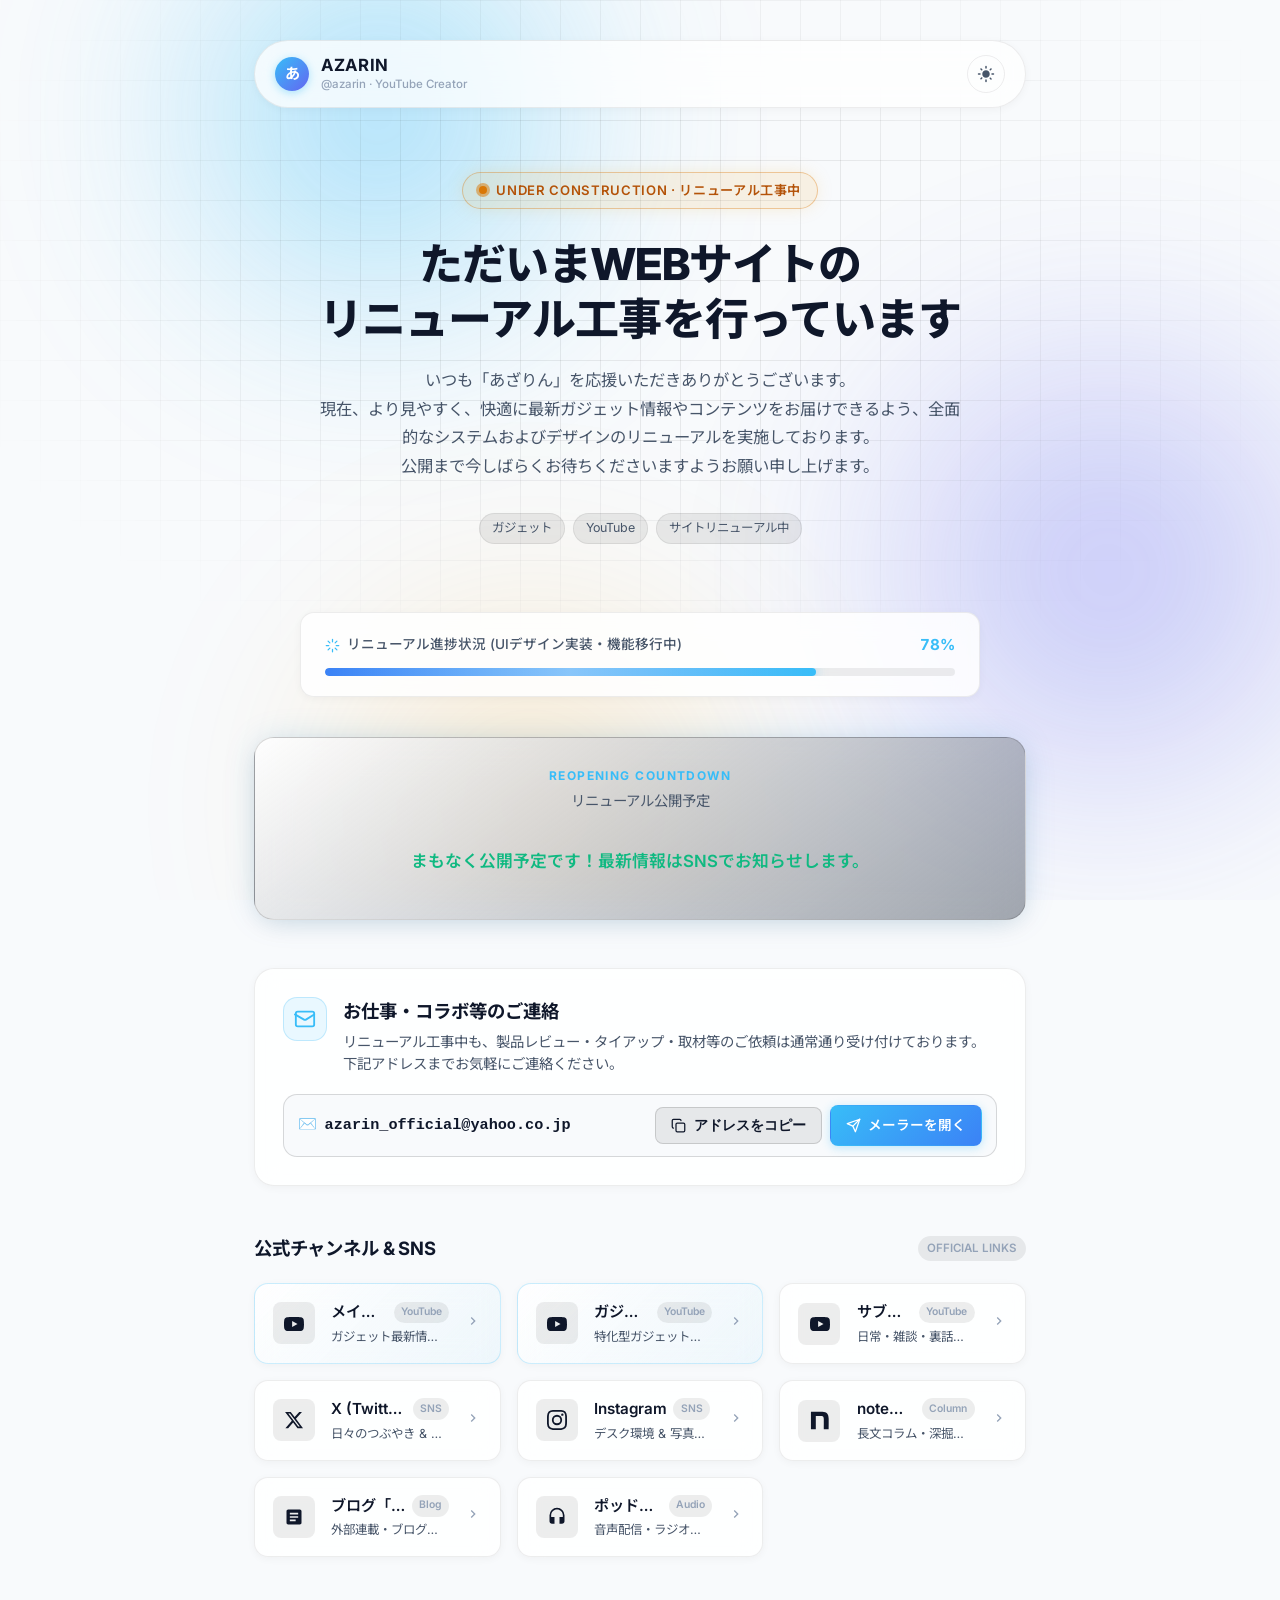
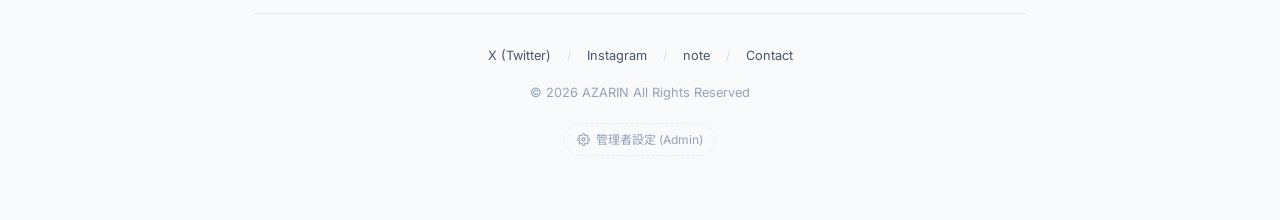
==== index.html @ b8206eb0 "Initial commit: azarin.me 工事案内サイト & 管理コンソール" ====
<!DOCTYPE html>
<html lang="ja" data-theme="dark">

<head>
  <!-- Google Tag Manager -->
  <script>(function (w, d, s, l, i) {
      w[l] = w[l] || []; w[l].push({
        'gtm.start':
          new Date().getTime(), event: 'gtm.js'
      }); var f = d.getElementsByTagName(s)[0],
        j = d.createElement(s), dl = l != 'dataLayer' ? '&l=' + l : ''; j.async = true; j.src =
          'https://www.googletagmanager.com/gtm.js?id=' + i + dl; f.parentNode.insertBefore(j, f);
    })(window, document, 'script', 'dataLayer', 'GTM-5SWCCXNL');</script>
  <!-- End Google Tag Manager -->

  <!-- テーマ事前適用（画面チラつき防止） -->
  <script>
    (function () {
      let savedTheme = 'dark';
      try {
        savedTheme = localStorage.getItem('theme') || (window.matchMedia('(prefers-color-scheme: light)').matches ? 'light' : 'dark');
      } catch (e) {
        console.warn('localStorageへのアクセスが制限されています。', e);
      }
      document.documentElement.setAttribute('data-theme', savedTheme);
    })();
  </script>

  <meta charset="UTF-8">
  <meta name="viewport" content="width=device-width, initial-scale=1.0, viewport-fit=cover">
  <title>あざりん | サイトリニューアル工事中</title>
  <meta name="description" content="あざりん - ガジェット系YouTuber。現在WEBサイトのリニューアル工事を行っています。各種SNS、YouTubeチャンネル、お仕事のお問い合わせはこちらから。">
  <meta name="robots" content="noindex, nofollow">

  <!-- Google Fonts -->
  <link rel="preconnect" href="https://fonts.googleapis.com">
  <link rel="preconnect" href="https://fonts.gstatic.com" crossorigin>
  <link
    href="https://fonts.googleapis.com/css2?family=Inter:opsz,wght@14..32,300;400;500;600;700;800&family=Noto+Sans+JP:wght@400;500;600;700;800&display=swap"
    rel="stylesheet">

  <!-- スタイルシート -->
  <link rel="stylesheet" href="style.css">
</head>

<body>
  <!-- Google Tag Manager (noscript) -->
  <noscript><iframe src="https://www.googletagmanager.com/ns.html?id=GTM-5SWCCXNL" height="0" width="0"
      style="display:none;visibility:hidden"></iframe></noscript>
  <!-- End Google Tag Manager (noscript) -->

  <!-- 背景アンビエントライティング & グリッド -->
  <div class="bg-ambient">
    <div class="ambient-blob blob-1"></div>
    <div class="ambient-blob blob-2"></div>
    <div class="ambient-blob blob-3"></div>
    <div class="bg-grid"></div>
  </div>

  <div class="container">

    <!-- ナビゲーションバー -->
    <header>
      <nav class="site-nav">
        <a href="index.html" class="nav-brand">
          <div class="brand-avatar" id="brand-avatar">あ</div>
          <div class="brand-info">
            <span class="brand-name" id="brand-name">AZARIN</span>
            <span class="brand-sub" id="brand-sub">@azarin · YouTube Creator</span>
          </div>
        </a>

        <div class="nav-actions">
          <!-- テーマ切り替えボタン -->
          <button type="button" id="theme-toggle-btn" class="theme-btn" aria-label="ダーク/ライトモード切り替え" title="テーマ切り替え">
            <svg class="sun-icon" viewBox="0 0 24 24">
              <path
                d="M12 7c-2.76 0-5 2.24-5 5s2.24 5 5 5 5-2.24 5-5-2.24-5-5-5zM2 13h2c.55 0 1-.45 1-1s-.45-1-1-1H2c-.55 0-1 .45-1 1s.45 1 1 1zm18 0h2c.55 0 1-.45 1-1s-.45-1-1-1h-2c-.55 0-1 .45-1 1s.45 1 1 1zM11 2v2c0 .55.45 1 1 1s1-.45 1-1V2c0-.55-.45-1-1-1s-1 .45-1 1zm0 18v2c0 .55.45 1 1 1s1-.45 1-1v-2c0-.55-.45-1-1-1s-1 .45-1 1zM5.99 4.58c-.39-.39-1.03-.39-1.41 0s-.39 1.03 0 1.41l1.06 1.06c.39.39 1.03.39 1.41 0s.39-1.03 0-1.41L5.99 4.58zm12.37 12.37c-.39-.39-1.03-.39-1.41 0s-.39 1.03 0 1.41l1.06 1.06c.39.39 1.03.39 1.41 0s.39-1.03 0-1.41l-1.06-1.06zm1.06-10.96c.39-.39.39-1.03 0-1.41s-1.03-.39-1.41 0l-1.06 1.06c-.39.39-.39 1.03 0 1.41s1.03.39 1.41 0l1.06-1.06zM7.05 18.01c.39-.39.39-1.03 0-1.41s-1.03-.39-1.41 0l-1.06 1.06c-.39.39-.39 1.03 0 1.41s1.03.39 1.41 0l1.06-1.06z" />
            </svg>
            <svg class="moon-icon" viewBox="0 0 24 24">
              <path
                d="M12.3 22h-.1c-5.5 0-10-4.5-10-10 0-4.8 3.5-8.9 8.2-9.8.6-.1 1.2.3 1.3.9.1.6-.3 1.2-.9 1.3-3.7.7-6.4 4-6.4 7.8 0 4.4 3.6 8 8 8 3.8 0 7.1-2.7 7.8-6.4.1-.6.7-1 1.3-.9.6.1 1 .7.9 1.3-.9 4.7-5 8.2-9.8 8.2z" />
            </svg>
          </button>
        </div>
      </nav>
    </header>

    <!-- ヒーローセクション（工事中告知） -->
    <main>
      <section class="hero-section">
        <!-- ステータスバッジ -->
        <div class="status-badge">
          <span class="status-indicator"></span>
          <span id="status-badge-text">UNDER CONSTRUCTION · リニューアル工事中</span>
        </div>

        <!-- メイン見出し -->
        <h1 class="hero-title" id="hero-title">
          ただいまWEBサイトの<br><span class="hero-title-highlight">リニューアル工事を行っています</span>
        </h1>

        <!-- 説明文 -->
        <p class="hero-description" id="hero-desc">
          いつも「あざりん」を応援いただきありがとうございます。<br>
          現在、より見やすく、快適に最新ガジェット情報をお届けできるよう、全面的なリニューアルを実施しております。<br>
          公開まで今しばらくお待ちいただけますようお願い申し上げます。
        </p>

        <!-- タグリスト -->
        <div class="tag-list" id="tag-list">
          <span class="tag-pill">ガジェット</span>
          <span class="tag-pill">YouTube</span>
          <span class="tag-pill">サイトリニューアル中</span>
        </div>
      </section>

      <!-- 進捗インジケーター -->
      <section class="progress-card" id="progress-card">
        <div class="progress-header">
          <span class="progress-label">
            <svg viewBox="0 0 24 24" fill="none" stroke-width="2" stroke-linecap="round" stroke-linejoin="round">
              <path d="M12 2v4M12 18v4M4.93 4.93l2.83 2.83M16.24 16.24l2.83 2.83M2 12h4M18 12h4M4.93 19.07l2.83-2.83M16.24 7.76l2.83-2.83"/>
            </svg>
            <span id="progress-label-text">リニューアル進捗状況 (UIデザイン実装・機能移行中)</span>
          </span>
          <span class="progress-number" id="progress-num">78%</span>
        </div>
        <div class="progress-track">
          <div class="progress-fill" id="progress-fill" style="width: 78%;"></div>
        </div>
      </section>

      <!-- カウントダウンタイマー -->
      <section class="countdown-card" id="countdown-card">
        <div class="countdown-top">
          <span class="countdown-label" id="countdown-label">REOPENING COUNTDOWN</span>
          <span class="countdown-sublabel" id="countdown-sublabel">リニューアル公開予定</span>
        </div>
        <div class="countdown-grid" id="countdown-grid">
          <div class="time-box">
            <span class="time-num" id="time-days">--</span>
            <span class="time-unit">DAYS</span>
          </div>
          <div class="time-box">
            <span class="time-num" id="time-hours">--</span>
            <span class="time-unit">HOURS</span>
          </div>
          <div class="time-box">
            <span class="time-num" id="time-minutes">--</span>
            <span class="time-unit">MINS</span>
          </div>
          <div class="time-box">
            <span class="time-num" id="time-seconds">--</span>
            <span class="time-unit">SECS</span>
          </div>
        </div>
        <div class="countdown-expired-msg" id="countdown-expired"></div>
      </section>

      <!-- お問い合わせ（ビジネス・連絡先） -->
      <section class="contact-card" id="contact-card">
        <div class="contact-header">
          <div class="contact-icon-bubble">
            <svg viewBox="0 0 24 24" fill="none" stroke="currentColor" stroke-width="2" stroke-linecap="round" stroke-linejoin="round">
              <rect x="2" y="4" width="20" height="16" rx="2"></rect>
              <path d="m22 7-8.97 5.7a1.94 1.94 0 0 1-2.06 0L1 7"></path>
            </svg>
          </div>
          <div class="contact-text-wrap">
            <h3 id="contact-title">お仕事・コラボ等のご連絡</h3>
            <p id="contact-desc">リニューアル工事中も、製品レビュー・タイアップ・取材等のご依頼は通常通り受け付けております。下記アドレスまでお気軽にご連絡ください。</p>
          </div>
        </div>

        <div class="contact-action-box">
          <div class="contact-email-text">
            <span>✉️</span>
            <span id="contact-email">azarin_official@yahoo.co.jp</span>
          </div>
          <div class="contact-btn-group">
            <button type="button" class="btn btn-secondary" id="copy-email-btn" title="メールアドレスをコピー">
              <svg viewBox="0 0 24 24" fill="none" stroke="currentColor" stroke-width="2" stroke-linecap="round" stroke-linejoin="round">
                <rect width="14" height="14" x="8" y="8" rx="2" ry="2"/>
                <path d="M4 16c-1.1 0-2-.9-2-2V4c0-1.1.9-2 2-2h10c1.1 0 2 .9 2 2"/>
              </svg>
              アドレスをコピー
            </button>
            <a href="mailto:azarin_official@yahoo.co.jp" class="btn btn-primary" id="contact-email-btn">
              <svg viewBox="0 0 24 24" fill="none" stroke="currentColor" stroke-width="2" stroke-linecap="round" stroke-linejoin="round">
                <line x1="22" y1="2" x2="11" y2="13"></line>
                <polygon points="22 2 15 22 11 13 2 9 22 2"></polygon>
              </svg>
              メーラーを開く
            </a>
          </div>
        </div>
      </section>

      <!-- 各種公式リンク集 -->
      <section class="links-section">
        <div class="section-head">
          <h2 class="section-title">
            公式チャンネル & SNS
          </h2>
          <span class="section-badge">OFFICIAL LINKS</span>
        </div>

        <div class="links-grid" id="links-grid">
          <!-- script.js で動的に生成 -->
        </div>
      </section>
    </main>

    <!-- フッター -->
    <footer class="site-footer">
      <div class="footer-nav">
        <a href="https://x.com/azarin_official" target="_blank" rel="noopener noreferrer" class="footer-link">X (Twitter)</a>
        <span class="footer-divider">/</span>
        <a href="https://Instagram.com/@azarin_official" target="_blank" rel="noopener noreferrer" class="footer-link">Instagram</a>
        <span class="footer-divider">/</span>
        <a href="https://note.com/azukiba10051127" target="_blank" rel="noopener noreferrer" class="footer-link">note</a>
        <span class="footer-divider">/</span>
        <a href="mailto:azarin_official@yahoo.co.jp" class="footer-link">Contact</a>
      </div>
      <p class="footer-copy">© 2026 AZARIN All Rights Reserved</p>

      <!-- 管理画面への控えめなリンク -->
      <div style="margin-top: 1.25rem;">
        <a href="admin.html" class="admin-access-btn" title="管理者用設定パネル">
          <svg viewBox="0 0 24 24" fill="none" stroke="currentColor" stroke-width="2" stroke-linecap="round" stroke-linejoin="round">
            <circle cx="12" cy="12" r="3"></circle>
            <path d="M19.4 15a1.65 1.65 0 0 0 .33 1.82l.06.06a2 2 0 0 1 0 2.83 2 2 0 0 1-2.83 0l-.06-.06a1.65 1.65 0 0 0-1.82-.33 1.65 1.65 0 0 0-1 1.51V21a2 2 0 0 1-2 2 2 2 0 0 1-2-2v-.09A1.65 1.65 0 0 0 9 19.4a1.65 1.65 0 0 0-1.82.33l-.06.06a2 2 0 0 1-2.83 0 2 2 0 0 1 0-2.83l.06-.06a1.65 1.65 0 0 0 .33-1.82 1.65 1.65 0 0 0-1.51-1H3a2 2 0 0 1-2-2 2 2 0 0 1 2-2h.09A1.65 1.65 0 0 0 4.6 9a1.65 1.65 0 0 0-.33-1.82l-.06-.06a2 2 0 0 1 0-2.83 2 2 0 0 1 2.83 0l.06.06a1.65 1.65 0 0 0 1.82.33H9a1.65 1.65 0 0 0 1-1.51V3a2 2 0 0 1 2-2 2 2 0 0 1 2 2v.09a1.65 1.65 0 0 0 1 1.51 1.65 1.65 0 0 0 1.82-.33l.06-.06a2 2 0 0 1 2.83 0 2 2 0 0 1 0 2.83l-.06.06a1.65 1.65 0 0 0-.33 1.82V9a1.65 1.65 0 0 0 1.51 1H21a2 2 0 0 1 2 2 2 2 0 0 1-2 2h-.09a1.65 1.65 0 0 0-1.51 1z"></path>
          </svg>
          管理者設定 (Admin)
        </a>
      </div>
    </footer>

  </div>

  <!-- コピー完了トースト -->
  <div class="toast-msg" id="toast-msg" role="status" aria-live="polite">
    <svg viewBox="0 0 24 24" fill="none" stroke="currentColor" stroke-width="2.5" stroke-linecap="round" stroke-linejoin="round">
      <polyline points="20 6 9 17 4 12"></polyline>
    </svg>
    <span>メールアドレスをクリップボードにコピーしました</span>
  </div>

  <!-- 設定 ＆ スクリプト読み込み -->
  <script src="config.js"></script>
  <script src="script.js"></script>
</body>

</html>
---- style.css ----
/* ========================================================
   AZARIN.ME - UNDER CONSTRUCTION DESIGN SYSTEM
   Modern Tech Minimalist with Glassmorphism & Fluid Animations
   ======================================================== */

:root {
  /* Dark Theme (Default) */
  --bg-primary: #0a0c10;
  --bg-secondary: #12161f;
  --bg-card: rgba(22, 27, 38, 0.65);
  --bg-card-hover: rgba(30, 38, 54, 0.85);
  --bg-glass: rgba(18, 22, 31, 0.7);
  
  --border-subtle: rgba(255, 255, 255, 0.08);
  --border-strong: rgba(255, 255, 255, 0.16);
  --border-accent: rgba(56, 189, 248, 0.35);
  
  --text-primary: #f8fafc;
  --text-secondary: #94a3b8;
  --text-tertiary: #64748b;
  --text-inverse: #0f172a;

  --accent-cyan: #38bdf8;
  --accent-blue: #3b82f6;
  --accent-indigo: #6366f1;
  --accent-amber: #f59e0b;
  --accent-emerald: #10b981;
  --accent-rose: #f43f5e;

  --badge-bg: rgba(245, 158, 11, 0.12);
  --badge-border: rgba(245, 158, 11, 0.3);
  --badge-text: #fbbf24;
  --badge-pulse: #f59e0b;

  --glow-primary: rgba(56, 189, 248, 0.15);
  --glow-secondary: rgba(99, 102, 241, 0.12);

  --shadow-sm: 0 2px 8px rgba(0, 0, 0, 0.25);
  --shadow-md: 0 8px 24px -4px rgba(0, 0, 0, 0.4);
  --shadow-lg: 0 20px 40px -8px rgba(0, 0, 0, 0.6);
  --shadow-glow: 0 0 40px -10px rgba(56, 189, 248, 0.25);

  --radius-sm: 8px;
  --radius-md: 14px;
  --radius-lg: 20px;
  --radius-full: 9999px;

  --font-sans: 'Inter', 'Noto Sans JP', -apple-system, BlinkMacSystemFont, 'Segoe UI', Roboto, sans-serif;
  --transition-smooth: all 0.28s cubic-bezier(0.16, 1, 0.3, 1);
}

[data-theme="light"] {
  --bg-primary: #f8fafc;
  --bg-secondary: #f1f5f9;
  --bg-card: rgba(255, 255, 255, 0.85);
  --bg-card-hover: rgba(255, 255, 255, 0.98);
  --bg-glass: rgba(255, 255, 255, 0.75);

  --border-subtle: rgba(0, 0, 0, 0.07);
  --border-strong: rgba(0, 0, 0, 0.14);
  --border-accent: rgba(2, 132, 199, 0.4);

  --text-primary: #0f172a;
  --text-secondary: #475569;
  --text-tertiary: #94a3b8;
  --text-inverse: #ffffff;

  --badge-bg: rgba(245, 158, 11, 0.1);
  --badge-border: rgba(217, 119, 6, 0.35);
  --badge-text: #b45309;
  --badge-pulse: #d97706;

  --glow-primary: rgba(2, 132, 199, 0.1);
  --glow-secondary: rgba(99, 102, 241, 0.08);

  --shadow-sm: 0 2px 8px rgba(0, 0, 0, 0.04);
  --shadow-md: 0 8px 24px -4px rgba(0, 0, 0, 0.08);
  --shadow-lg: 0 20px 40px -8px rgba(0, 0, 0, 0.12);
  --shadow-glow: 0 0 35px -5px rgba(2, 132, 199, 0.2);
}

/* ========================================================
   Base & Reset
   ======================================================== */
*, *::before, *::after {
  box-sizing: border-box;
  margin: 0;
  padding: 0;
}

html {
  font-size: 16px;
  scroll-behavior: smooth;
  color-scheme: dark light;
}

body {
  font-family: var(--font-sans);
  background-color: var(--bg-primary);
  color: var(--text-primary);
  line-height: 1.6;
  min-height: 100vh;
  position: relative;
  overflow-x: hidden;
  transition: background-color 0.3s ease, color 0.3s ease;
  -webkit-font-smoothing: antialiased;
}

/* Ambient Background Lights & Grid */
.bg-ambient {
  position: fixed;
  top: 0;
  left: 0;
  width: 100%;
  height: 100%;
  pointer-events: none;
  z-index: 0;
  overflow: hidden;
}

.ambient-blob {
  position: absolute;
  border-radius: 50%;
  filter: blur(100px);
  opacity: 0.6;
  transition: opacity 0.5s ease;
}

.blob-1 {
  top: -15%;
  left: 10%;
  width: 500px;
  height: 500px;
  background: radial-gradient(circle, var(--accent-cyan) 0%, rgba(56, 189, 248, 0) 70%);
}

.blob-2 {
  top: 30%;
  right: -10%;
  width: 600px;
  height: 600px;
  background: radial-gradient(circle, var(--accent-indigo) 0%, rgba(99, 102, 241, 0) 70%);
  opacity: 0.45;
}

.blob-3 {
  bottom: -20%;
  left: 20%;
  width: 550px;
  height: 550px;
  background: radial-gradient(circle, var(--accent-amber) 0%, rgba(245, 158, 11, 0) 70%);
  opacity: 0.25;
}

.bg-grid {
  position: absolute;
  top: 0;
  left: 0;
  width: 100%;
  height: 100%;
  background-size: 40px 40px;
  background-image: 
    linear-gradient(to right, var(--border-subtle) 1px, transparent 1px),
    linear-gradient(to bottom, var(--border-subtle) 1px, transparent 1px);
  mask-image: radial-gradient(ellipse 70% 60% at 50% 30%, #000 30%, transparent 80%);
  -webkit-mask-image: radial-gradient(ellipse 70% 60% at 50% 30%, #000 30%, transparent 80%);
}

/* Container */
.container {
  max-width: 820px;
  margin: 0 auto;
  padding: 2.5rem 1.5rem 4rem;
  position: relative;
  z-index: 1;
}

/* ========================================================
   Header / Navigation Bar
   ======================================================== */
.site-nav {
  display: flex;
  align-items: center;
  justify-content: space-between;
  padding: 0.85rem 1.25rem;
  background: var(--bg-glass);
  backdrop-filter: blur(16px);
  -webkit-backdrop-filter: blur(16px);
  border: 1px solid var(--border-subtle);
  border-radius: var(--radius-full);
  margin-bottom: 2.5rem;
  box-shadow: var(--shadow-sm);
}

.nav-brand {
  display: flex;
  align-items: center;
  gap: 0.75rem;
  text-decoration: none;
  color: var(--text-primary);
}

.brand-avatar {
  width: 34px;
  height: 34px;
  border-radius: 50%;
  background: linear-gradient(135deg, var(--accent-cyan), var(--accent-indigo));
  color: #fff;
  display: flex;
  align-items: center;
  justify-content: center;
  font-weight: 700;
  font-size: 0.95rem;
  box-shadow: 0 2px 8px rgba(56, 189, 248, 0.4);
}

.brand-info {
  display: flex;
  flex-direction: column;
}

.brand-name {
  font-size: 1.05rem;
  font-weight: 700;
  letter-spacing: 0.04em;
  line-height: 1.2;
}

.brand-sub {
  font-size: 0.72rem;
  color: var(--text-tertiary);
  font-weight: 500;
}

.nav-actions {
  display: flex;
  align-items: center;
  gap: 0.6rem;
}

.theme-btn, .admin-link-nav {
  display: flex;
  align-items: center;
  justify-content: center;
  width: 38px;
  height: 38px;
  border-radius: 50%;
  background: transparent;
  border: 1px solid var(--border-subtle);
  color: var(--text-secondary);
  cursor: pointer;
  transition: var(--transition-smooth);
}

.theme-btn:hover, .admin-link-nav:hover {
  background: var(--border-subtle);
  color: var(--text-primary);
  border-color: var(--border-strong);
}

.theme-btn svg, .admin-link-nav svg {
  width: 18px;
  height: 18px;
  fill: currentColor;
}

.sun-icon { display: none; }
.moon-icon { display: block; }
[data-theme="light"] .sun-icon { display: block; }
[data-theme="light"] .moon-icon { display: none; }

/* ========================================================
   Hero Section
   ======================================================== */
.hero-section {
  text-align: center;
  padding: 1.5rem 0 2rem;
}

/* Status Badge */
.status-badge {
  display: inline-flex;
  align-items: center;
  gap: 0.6rem;
  padding: 0.45rem 1rem;
  border-radius: var(--radius-full);
  background: var(--badge-bg);
  border: 1px solid var(--badge-border);
  color: var(--badge-text);
  font-size: 0.82rem;
  font-weight: 600;
  letter-spacing: 0.05em;
  text-transform: uppercase;
  margin-bottom: 1.75rem;
  box-shadow: 0 0 20px -5px rgba(245, 158, 11, 0.25);
}

.status-indicator {
  width: 8px;
  height: 8px;
  border-radius: 50%;
  background: var(--badge-pulse);
  position: relative;
}

.status-indicator::after {
  content: '';
  position: absolute;
  top: -3px;
  left: -3px;
  width: 14px;
  height: 14px;
  border-radius: 50%;
  background: var(--badge-pulse);
  opacity: 0.5;
  animation: pulse-ring 1.8s cubic-bezier(0.24, 0, 0.38, 1) infinite;
}

@keyframes pulse-ring {
  0% { transform: scale(0.5); opacity: 0.8; }
  100% { transform: scale(2.2); opacity: 0; }
}

/* Hero Typography */
.hero-title {
  font-size: clamp(1.85rem, 5vw, 2.75rem);
  font-weight: 800;
  line-height: 1.25;
  letter-spacing: -0.02em;
  margin-bottom: 1.2rem;
  color: var(--text-primary);
  white-space: pre-line;
}

.hero-title-highlight {
  background: linear-gradient(135deg, var(--text-primary) 30%, var(--accent-cyan) 100%);
  -webkit-background-clip: text;
  -webkit-text-fill-color: transparent;
}

.hero-description {
  font-size: 1.02rem;
  color: var(--text-secondary);
  max-width: 640px;
  margin: 0 auto 2rem;
  line-height: 1.75;
  white-space: pre-line;
}

.tag-list {
  display: flex;
  justify-content: center;
  flex-wrap: wrap;
  gap: 0.5rem;
  margin-bottom: 2.25rem;
}

.tag-pill {
  font-size: 0.78rem;
  padding: 0.3rem 0.75rem;
  border-radius: var(--radius-full);
  background: var(--border-subtle);
  color: var(--text-secondary);
  border: 1px solid var(--border-subtle);
}

/* ========================================================
   Progress Bar Box
   ======================================================== */
.progress-card {
  background: var(--bg-card);
  backdrop-filter: blur(12px);
  -webkit-backdrop-filter: blur(12px);
  border: 1px solid var(--border-subtle);
  border-radius: var(--radius-md);
  padding: 1.25rem 1.5rem;
  margin: 0 auto 2.5rem;
  max-width: 680px;
  box-shadow: var(--shadow-sm);
  text-align: left;
}

.progress-header {
  display: flex;
  justify-content: space-between;
  align-items: center;
  margin-bottom: 0.65rem;
  font-size: 0.85rem;
}

.progress-label {
  font-weight: 500;
  color: var(--text-secondary);
  display: flex;
  align-items: center;
  gap: 0.45rem;
}

.progress-label svg {
  width: 15px;
  height: 15px;
  stroke: var(--accent-cyan);
}

.progress-number {
  font-weight: 700;
  color: var(--accent-cyan);
  font-variant-numeric: tabular-nums;
  font-size: 0.95rem;
}

.progress-track {
  width: 100%;
  height: 8px;
  background: var(--border-subtle);
  border-radius: var(--radius-full);
  overflow: hidden;
  position: relative;
}

.progress-fill {
  height: 100%;
  border-radius: var(--radius-full);
  background: linear-gradient(90deg, var(--accent-blue), var(--accent-cyan));
  position: relative;
  transition: width 1s cubic-bezier(0.16, 1, 0.3, 1);
  box-shadow: 0 0 12px rgba(56, 189, 248, 0.6);
}

.progress-fill::after {
  content: '';
  position: absolute;
  top: 0;
  left: 0;
  right: 0;
  bottom: 0;
  background: linear-gradient(90deg, transparent, rgba(255, 255, 255, 0.4), transparent);
  animation: progress-shimmer 2s infinite;
}

@keyframes progress-shimmer {
  0% { transform: translateX(-100%); }
  100% { transform: translateX(100%); }
}

/* ========================================================
   Countdown Timer Section
   ======================================================== */
.countdown-card {
  background: linear-gradient(145deg, var(--bg-card), rgba(30, 41, 59, 0.4));
  backdrop-filter: blur(16px);
  -webkit-backdrop-filter: blur(16px);
  border: 1px solid var(--border-strong);
  border-radius: var(--radius-lg);
  padding: 1.75rem 1.5rem;
  margin-bottom: 3rem;
  box-shadow: var(--shadow-md), var(--shadow-glow);
  text-align: center;
}

.countdown-top {
  display: flex;
  flex-direction: column;
  align-items: center;
  gap: 0.25rem;
  margin-bottom: 1.25rem;
}

.countdown-label {
  font-size: 0.75rem;
  font-weight: 700;
  letter-spacing: 0.12em;
  color: var(--accent-cyan);
  text-transform: uppercase;
}

.countdown-sublabel {
  font-size: 0.9rem;
  color: var(--text-secondary);
}

.countdown-grid {
  display: grid;
  grid-template-columns: repeat(4, 1fr);
  gap: 0.75rem;
  max-width: 480px;
  margin: 0 auto;
}

.time-box {
  background: var(--bg-primary);
  border: 1px solid var(--border-subtle);
  border-radius: var(--radius-md);
  padding: 0.85rem 0.5rem;
  display: flex;
  flex-direction: column;
  align-items: center;
  transition: var(--transition-smooth);
}

.time-box:hover {
  border-color: var(--border-accent);
  transform: translateY(-2px);
}

.time-num {
  font-size: clamp(1.5rem, 3.5vw, 2.1rem);
  font-weight: 800;
  color: var(--text-primary);
  line-height: 1.1;
  font-variant-numeric: tabular-nums;
  letter-spacing: -0.02em;
}

.time-unit {
  font-size: 0.68rem;
  font-weight: 600;
  color: var(--text-tertiary);
  text-transform: uppercase;
  letter-spacing: 0.06em;
  margin-top: 0.25rem;
}

.countdown-expired-msg {
  display: none;
  font-size: 1.05rem;
  font-weight: 600;
  color: var(--accent-emerald);
  padding: 1rem 0;
}

/* ========================================================
   Contact & Business Inquiries Card
   ======================================================== */
.contact-card {
  background: var(--bg-card);
  backdrop-filter: blur(12px);
  -webkit-backdrop-filter: blur(12px);
  border: 1px solid var(--border-subtle);
  border-radius: var(--radius-lg);
  padding: 1.75rem;
  margin-bottom: 3rem;
  box-shadow: var(--shadow-sm);
  display: flex;
  flex-direction: column;
  gap: 1.25rem;
}

.contact-header {
  display: flex;
  align-items: flex-start;
  gap: 1rem;
}

.contact-icon-bubble {
  width: 44px;
  height: 44px;
  border-radius: var(--radius-md);
  background: rgba(56, 189, 248, 0.1);
  border: 1px solid rgba(56, 189, 248, 0.25);
  color: var(--accent-cyan);
  display: flex;
  align-items: center;
  justify-content: center;
  flex-shrink: 0;
}

.contact-icon-bubble svg {
  width: 22px;
  height: 22px;
}

.contact-text-wrap h3 {
  font-size: 1.15rem;
  font-weight: 700;
  margin-bottom: 0.3rem;
}

.contact-text-wrap p {
  font-size: 0.9rem;
  color: var(--text-secondary);
  line-height: 1.5;
}

.contact-action-box {
  display: flex;
  align-items: center;
  justify-content: space-between;
  background: var(--bg-primary);
  border: 1px solid var(--border-strong);
  border-radius: var(--radius-md);
  padding: 0.6rem 0.85rem;
  gap: 0.75rem;
  flex-wrap: wrap;
}

.contact-email-text {
  font-family: ui-monospace, SFMono-Regular, Menlo, Monaco, Consolas, monospace;
  font-size: 0.95rem;
  color: var(--text-primary);
  font-weight: 600;
  word-break: break-all;
  display: flex;
  align-items: center;
  gap: 0.5rem;
}

.contact-btn-group {
  display: flex;
  align-items: center;
  gap: 0.5rem;
}

.btn {
  display: inline-flex;
  align-items: center;
  justify-content: center;
  gap: 0.45rem;
  font-size: 0.85rem;
  font-weight: 600;
  padding: 0.55rem 0.95rem;
  border-radius: var(--radius-sm);
  text-decoration: none;
  cursor: pointer;
  transition: var(--transition-smooth);
  border: 1px solid transparent;
}

.btn-primary {
  background: linear-gradient(135deg, var(--accent-cyan), var(--accent-blue));
  color: #fff;
  box-shadow: 0 2px 10px rgba(56, 189, 248, 0.3);
}

.btn-primary:hover {
  filter: brightness(1.1);
  transform: translateY(-1px);
  box-shadow: 0 4px 14px rgba(56, 189, 248, 0.45);
}

.btn-secondary {
  background: var(--border-subtle);
  color: var(--text-primary);
  border-color: var(--border-strong);
}

.btn-secondary:hover {
  background: var(--border-strong);
  transform: translateY(-1px);
}

.btn svg {
  width: 15px;
  height: 15px;
}

/* ========================================================
   Links & Channel Grid
   ======================================================== */
.links-section {
  margin-bottom: 3.5rem;
}

.section-head {
  display: flex;
  align-items: center;
  justify-content: space-between;
  margin-bottom: 1.25rem;
}

.section-title {
  font-size: 1.15rem;
  font-weight: 700;
  letter-spacing: -0.01em;
  color: var(--text-primary);
  display: flex;
  align-items: center;
  gap: 0.5rem;
}

.section-badge {
  font-size: 0.72rem;
  font-weight: 600;
  padding: 0.2rem 0.6rem;
  border-radius: var(--radius-full);
  background: var(--border-subtle);
  color: var(--text-tertiary);
}

.links-grid {
  display: grid;
  grid-template-columns: repeat(auto-fill, minmax(240px, 1fr));
  gap: 1rem;
}

.link-card {
  position: relative;
  display: flex;
  align-items: center;
  gap: 1rem;
  padding: 1rem 1.15rem;
  background: var(--bg-card);
  backdrop-filter: blur(12px);
  -webkit-backdrop-filter: blur(12px);
  border: 1px solid var(--border-subtle);
  border-radius: var(--radius-md);
  text-decoration: none;
  color: var(--text-primary);
  transition: var(--transition-smooth);
  box-shadow: var(--shadow-sm);
  overflow: hidden;
}

.link-card::before {
  content: '';
  position: absolute;
  top: 0;
  left: 0;
  width: 3px;
  height: 100%;
  background: transparent;
  transition: var(--transition-smooth);
}

.link-card:hover {
  background: var(--bg-card-hover);
  border-color: var(--border-accent);
  transform: translateY(-3px);
  box-shadow: var(--shadow-md);
}

.link-card:hover::before {
  background: var(--accent-cyan);
}

.link-card.featured {
  border-color: rgba(56, 189, 248, 0.25);
  background: linear-gradient(135deg, var(--bg-card), rgba(56, 189, 248, 0.05));
}

.link-icon-wrap {
  width: 42px;
  height: 42px;
  border-radius: var(--radius-sm);
  background: var(--border-subtle);
  display: flex;
  align-items: center;
  justify-content: center;
  flex-shrink: 0;
  color: var(--text-primary);
  transition: var(--transition-smooth);
}

.link-card:hover .link-icon-wrap {
  background: rgba(56, 189, 248, 0.15);
  color: var(--accent-cyan);
}

.link-icon-wrap svg {
  width: 20px;
  height: 20px;
  fill: currentColor;
}

.link-details {
  flex: 1;
  min-width: 0;
}

.link-title-row {
  display: flex;
  align-items: center;
  gap: 0.4rem;
  margin-bottom: 0.15rem;
}

.link-title {
  font-size: 0.95rem;
  font-weight: 600;
  white-space: nowrap;
  overflow: hidden;
  text-overflow: ellipsis;
}

.link-tag {
  font-size: 0.65rem;
  font-weight: 600;
  padding: 0.15rem 0.45rem;
  border-radius: var(--radius-full);
  background: var(--border-subtle);
  color: var(--text-tertiary);
  flex-shrink: 0;
}

.link-desc {
  font-size: 0.78rem;
  color: var(--text-secondary);
  white-space: nowrap;
  overflow: hidden;
  text-overflow: ellipsis;
}

.link-arrow {
  color: var(--text-tertiary);
  transition: var(--transition-smooth);
  flex-shrink: 0;
}

.link-card:hover .link-arrow {
  color: var(--accent-cyan);
  transform: translateX(3px);
}

.link-arrow svg {
  width: 16px;
  height: 16px;
  fill: currentColor;
}

/* ========================================================
   Footer
   ======================================================== */
.site-footer {
  text-align: center;
  padding-top: 2rem;
  border-top: 1px solid var(--border-subtle);
  color: var(--text-tertiary);
  font-size: 0.85rem;
}

.footer-nav {
  display: flex;
  justify-content: center;
  align-items: center;
  gap: 1rem;
  flex-wrap: wrap;
  margin-bottom: 1rem;
}

.footer-link {
  color: var(--text-secondary);
  text-decoration: none;
  font-size: 0.8rem;
  transition: var(--transition-smooth);
}

.footer-link:hover {
  color: var(--text-primary);
}

.footer-divider {
  color: var(--border-strong);
  font-size: 0.7rem;
}

.footer-copy {
  font-size: 0.8rem;
  margin-bottom: 0.75rem;
}

.admin-access-btn {
  display: inline-flex;
  align-items: center;
  gap: 0.35rem;
  font-size: 0.75rem;
  color: var(--text-tertiary);
  text-decoration: none;
  padding: 0.35rem 0.75rem;
  border-radius: var(--radius-full);
  border: 1px dashed var(--border-subtle);
  transition: var(--transition-smooth);
}

.admin-access-btn:hover {
  color: var(--text-primary);
  border-color: var(--border-strong);
  background: var(--border-subtle);
}

.admin-access-btn svg {
  width: 13px;
  height: 13px;
}

/* ========================================================
   Toast Notification
   ======================================================== */
.toast-msg {
  position: fixed;
  bottom: 2rem;
  left: 50%;
  transform: translateX(-50%) translateY(100px);
  background: var(--bg-secondary);
  border: 1px solid var(--border-accent);
  color: var(--text-primary);
  padding: 0.75rem 1.25rem;
  border-radius: var(--radius-full);
  font-size: 0.88rem;
  font-weight: 500;
  display: flex;
  align-items: center;
  gap: 0.6rem;
  box-shadow: var(--shadow-lg);
  opacity: 0;
  pointer-events: none;
  transition: all 0.35s cubic-bezier(0.16, 1, 0.3, 1);
  z-index: 9999;
}

.toast-msg.show {
  transform: translateX(-50%) translateY(0);
  opacity: 1;
}

.toast-msg svg {
  width: 16px;
  height: 16px;
  color: var(--accent-emerald);
}

/* ========================================================
   Responsive Breakpoints
   ======================================================== */
@media (max-width: 640px) {
  .container {
    padding: 1.5rem 1rem 3rem;
  }
  
  .links-grid {
    grid-template-columns: 1fr;
  }

  .countdown-grid {
    gap: 0.5rem;
  }

  .time-box {
    padding: 0.65rem 0.35rem;
  }

  .contact-action-box {
    flex-direction: column;
    align-items: stretch;
  }

  .contact-btn-group {
    justify-content: stretch;
  }

  .contact-btn-group .btn {
    flex: 1;
  }
}
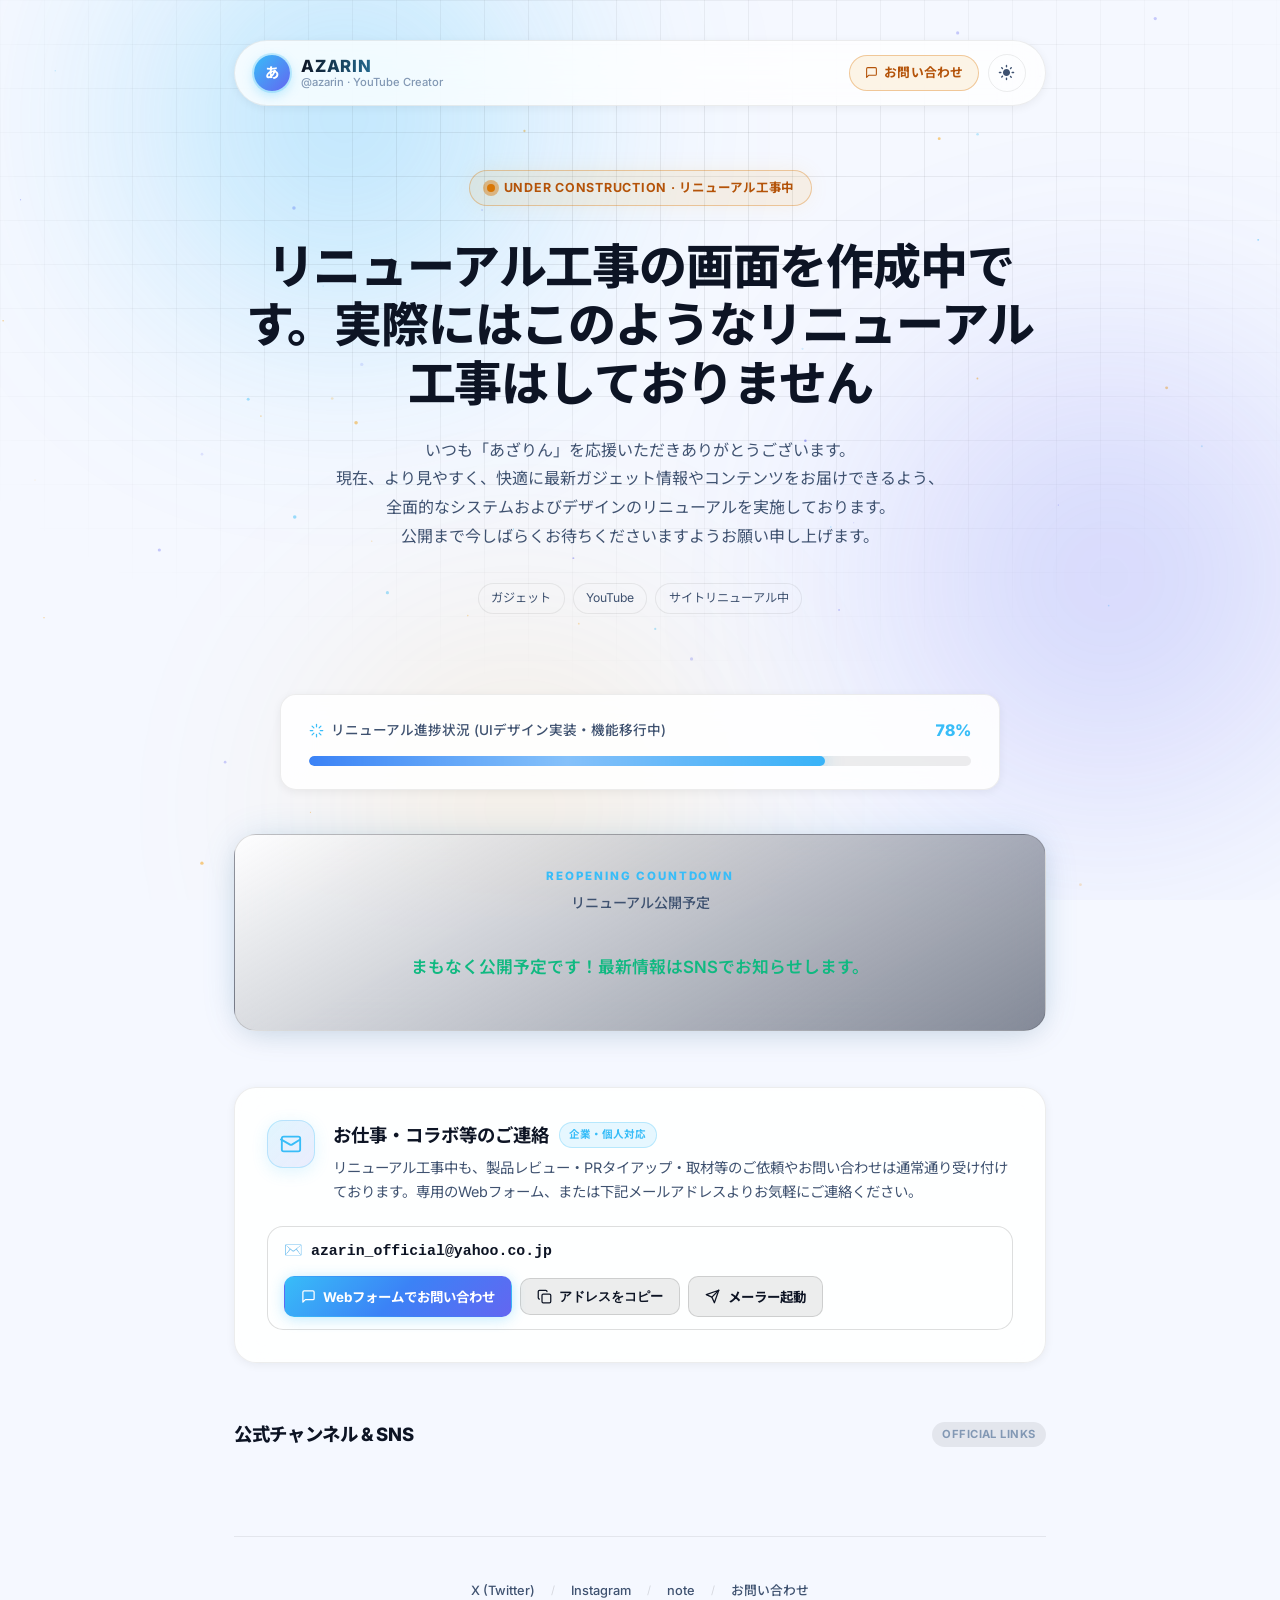
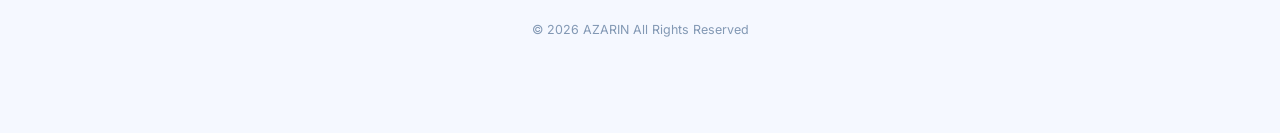
==== commit 90fc50a4: "ui: カウントダウン・ナビ・ヒーロー等のUI全面改善 - style.css: プレミアムグラスモーフィズム・アニメーション強化   - Navbar をスティッキーに変更、ブランド名グラデーション" ====
--- a/index.html
+++ b/index.html
@@ -51,6 +51,7 @@
 
   <!-- 背景アンビエントライティング & グリッド -->
   <div class="bg-ambient">
+    <canvas id="particle-canvas" aria-hidden="true"></canvas>
     <div class="ambient-blob blob-1"></div>
     <div class="ambient-blob blob-2"></div>
     <div class="ambient-blob blob-3"></div>
@@ -71,6 +72,14 @@
         </a>
 
         <div class="nav-actions">
+          <!-- お問い合わせリンク -->
+          <a href="inquiry/index.html" class="nav-inquiry-btn" title="お問い合わせフォームを開く">
+            <svg viewBox="0 0 24 24" fill="none" stroke="currentColor" stroke-width="2" stroke-linecap="round" stroke-linejoin="round">
+              <path d="M21 15a2 2 0 0 1-2 2H7l-4 4V5a2 2 0 0 1 2-2h14a2 2 0 0 1 2 2z"></path>
+            </svg>
+            <span>お問い合わせ</span>
+          </a>
+
           <!-- テーマ切り替えボタン -->
           <button type="button" id="theme-toggle-btn" class="theme-btn" aria-label="ダーク/ライトモード切り替え" title="テーマ切り替え">
             <svg class="sun-icon" viewBox="0 0 24 24">
@@ -142,14 +151,17 @@
             <span class="time-num" id="time-days">--</span>
             <span class="time-unit">DAYS</span>
           </div>
+          <span class="time-sep" aria-hidden="true">:</span>
           <div class="time-box">
             <span class="time-num" id="time-hours">--</span>
             <span class="time-unit">HOURS</span>
           </div>
+          <span class="time-sep" aria-hidden="true">:</span>
           <div class="time-box">
             <span class="time-num" id="time-minutes">--</span>
             <span class="time-unit">MINS</span>
           </div>
+          <span class="time-sep" aria-hidden="true">:</span>
           <div class="time-box">
             <span class="time-num" id="time-seconds">--</span>
             <span class="time-unit">SECS</span>
@@ -168,30 +180,39 @@
             </svg>
           </div>
           <div class="contact-text-wrap">
-            <h3 id="contact-title">お仕事・コラボ等のご連絡</h3>
-            <p id="contact-desc">リニューアル工事中も、製品レビュー・タイアップ・取材等のご依頼は通常通り受け付けております。下記アドレスまでお気軽にご連絡ください。</p>
+            <div class="contact-title-row">
+              <h3 id="contact-title">お仕事・コラボ等のご連絡</h3>
+              <span class="contact-badge">企業・個人対応</span>
+            </div>
+            <p id="contact-desc">リニューアル工事中も、製品レビュー・PRタイアップ・取材等のご依頼やお問い合わせは通常通り受け付けております。専用のWebフォーム、または下記メールアドレスよりお気軽にご連絡ください。</p>
           </div>
         </div>
 
         <div class="contact-action-box">
           <div class="contact-email-text">
-            <span>✉️</span>
+            <span class="email-icon">✉️</span>
             <span id="contact-email">azarin_official@yahoo.co.jp</span>
           </div>
           <div class="contact-btn-group">
+            <a href="inquiry/index.html" class="btn btn-primary" id="contact-form-btn">
+              <svg viewBox="0 0 24 24" fill="none" stroke="currentColor" stroke-width="2" stroke-linecap="round" stroke-linejoin="round">
+                <path d="M21 15a2 2 0 0 1-2 2H7l-4 4V5a2 2 0 0 1 2-2h14a2 2 0 0 1 2 2z"></path>
+              </svg>
+              <span>Webフォームでお問い合わせ</span>
+            </a>
             <button type="button" class="btn btn-secondary" id="copy-email-btn" title="メールアドレスをコピー">
               <svg viewBox="0 0 24 24" fill="none" stroke="currentColor" stroke-width="2" stroke-linecap="round" stroke-linejoin="round">
                 <rect width="14" height="14" x="8" y="8" rx="2" ry="2"/>
                 <path d="M4 16c-1.1 0-2-.9-2-2V4c0-1.1.9-2 2-2h10c1.1 0 2 .9 2 2"/>
               </svg>
-              アドレスをコピー
+              <span>アドレスをコピー</span>
             </button>
-            <a href="mailto:azarin_official@yahoo.co.jp" class="btn btn-primary" id="contact-email-btn">
+            <a href="mailto:azarin_official@yahoo.co.jp" class="btn btn-secondary" id="contact-email-btn" title="メーラーを開く">
               <svg viewBox="0 0 24 24" fill="none" stroke="currentColor" stroke-width="2" stroke-linecap="round" stroke-linejoin="round">
                 <line x1="22" y1="2" x2="11" y2="13"></line>
                 <polygon points="22 2 15 22 11 13 2 9 22 2"></polygon>
               </svg>
-              メーラーを開く
+              <span>メーラー起動</span>
             </a>
           </div>
         </div>
@@ -221,22 +242,10 @@
         <span class="footer-divider">/</span>
         <a href="https://note.com/azukiba10051127" target="_blank" rel="noopener noreferrer" class="footer-link">note</a>
         <span class="footer-divider">/</span>
-        <a href="mailto:azarin_official@yahoo.co.jp" class="footer-link">Contact</a>
+        <a href="inquiry/index.html" class="footer-link footer-inquiry-link">お問い合わせ</a>
       </div>
       <p class="footer-copy">© 2026 AZARIN All Rights Reserved</p>
-
-      <!-- 管理画面への控えめなリンク -->
-      <div style="margin-top: 1.25rem;">
-        <a href="admin.html" class="admin-access-btn" title="管理者用設定パネル">
-          <svg viewBox="0 0 24 24" fill="none" stroke="currentColor" stroke-width="2" stroke-linecap="round" stroke-linejoin="round">
-            <circle cx="12" cy="12" r="3"></circle>
-            <path d="M19.4 15a1.65 1.65 0 0 0 .33 1.82l.06.06a2 2 0 0 1 0 2.83 2 2 0 0 1-2.83 0l-.06-.06a1.65 1.65 0 0 0-1.82-.33 1.65 1.65 0 0 0-1 1.51V21a2 2 0 0 1-2 2 2 2 0 0 1-2-2v-.09A1.65 1.65 0 0 0 9 19.4a1.65 1.65 0 0 0-1.82.33l-.06.06a2 2 0 0 1-2.83 0 2 2 0 0 1 0-2.83l.06-.06a1.65 1.65 0 0 0 .33-1.82 1.65 1.65 0 0 0-1.51-1H3a2 2 0 0 1-2-2 2 2 0 0 1 2-2h.09A1.65 1.65 0 0 0 4.6 9a1.65 1.65 0 0 0-.33-1.82l-.06-.06a2 2 0 0 1 0-2.83 2 2 0 0 1 2.83 0l.06.06a1.65 1.65 0 0 0 1.82.33H9a1.65 1.65 0 0 0 1-1.51V3a2 2 0 0 1 2-2 2 2 0 0 1 2 2v.09a1.65 1.65 0 0 0 1 1.51 1.65 1.65 0 0 0 1.82-.33l.06-.06a2 2 0 0 1 2.83 0 2 2 0 0 1 0 2.83l-.06.06a1.65 1.65 0 0 0-.33 1.82V9a1.65 1.65 0 0 0 1.51 1H21a2 2 0 0 1 2 2 2 2 0 0 1-2 2h-.09a1.65 1.65 0 0 0-1.51 1z"></path>
-          </svg>
-          管理者設定 (Admin)
-        </a>
-      </div>
     </footer>
-
   </div>
 
   <!-- コピー完了トースト -->
@@ -250,6 +259,78 @@
   <!-- 設定 ＆ スクリプト読み込み -->
   <script src="config.js"></script>
   <script src="script.js"></script>
+
+  <!-- パーティクル背景 & ナビスクロール演出 -->
+  <script>
+  (function() {
+    /* ---- Particle Canvas ---- */
+    var canvas = document.getElementById('particle-canvas');
+    if (!canvas) return;
+    var ctx = canvas.getContext('2d');
+    var W, H, particles = [];
+    var COLORS = ['rgba(56,189,248,', 'rgba(99,102,241,', 'rgba(245,158,11,'];
+    var COUNT = 55;
+
+    function resize() {
+      W = canvas.width  = window.innerWidth;
+      H = canvas.height = window.innerHeight;
+    }
+
+    function rand(a, b) { return Math.random() * (b - a) + a; }
+
+    function createParticle() {
+      var c = COLORS[Math.floor(Math.random() * COLORS.length)];
+      return {
+        x: rand(0, W), y: rand(0, H),
+        r: rand(0.5, 1.8),
+        vx: rand(-0.18, 0.18), vy: rand(-0.22, 0.10),
+        alpha: rand(0.15, 0.55),
+        da: rand(-0.003, 0.003),
+        color: c
+      };
+    }
+
+    function init() {
+      particles = [];
+      for (var i = 0; i < COUNT; i++) particles.push(createParticle());
+    }
+
+    function step() {
+      ctx.clearRect(0, 0, W, H);
+      for (var i = 0; i < particles.length; i++) {
+        var p = particles[i];
+        p.x += p.vx; p.y += p.vy;
+        p.alpha += p.da;
+        if (p.alpha < 0.08) p.da = Math.abs(p.da);
+        if (p.alpha > 0.6)  p.da = -Math.abs(p.da);
+        if (p.x < -5) p.x = W + 5;
+        if (p.x > W + 5) p.x = -5;
+        if (p.y < -5) p.y = H + 5;
+        if (p.y > H + 5) p.y = -5;
+        ctx.beginPath();
+        ctx.arc(p.x, p.y, p.r, 0, Math.PI * 2);
+        ctx.fillStyle = p.color + p.alpha + ')';
+        ctx.fill();
+      }
+      requestAnimationFrame(step);
+    }
+
+    window.addEventListener('resize', function() { resize(); init(); });
+    resize(); init(); step();
+
+    /* ---- Navbar scroll effect ---- */
+    var nav = document.querySelector('.site-nav');
+    if (nav) {
+      window.addEventListener('scroll', function() {
+        if (window.scrollY > 30) {
+          nav.style.boxShadow = '0 8px 28px -4px rgba(0,0,0,0.55), inset 0 1px 0 rgba(255,255,255,0.09)';
+        } else {
+          nav.style.boxShadow = '';
+        }
+      }, { passive: true });
+    }
+  })();
+  </script>
 </body>
 
 </html>
--- a/style.css
+++ b/style.css
@@ -1,82 +1,92 @@
 /* ========================================================
-   AZARIN.ME - UNDER CONSTRUCTION DESIGN SYSTEM
-   Modern Tech Minimalist with Glassmorphism & Fluid Animations
+   AZARIN.ME - UNDER CONSTRUCTION DESIGN SYSTEM v2
+   Premium Glassmorphism · Fluid Animations · Dark-first
    ======================================================== */
 
 :root {
-  /* Dark Theme (Default) */
-  --bg-primary: #0a0c10;
-  --bg-secondary: #12161f;
-  --bg-card: rgba(22, 27, 38, 0.65);
-  --bg-card-hover: rgba(30, 38, 54, 0.85);
-  --bg-glass: rgba(18, 22, 31, 0.7);
-  
-  --border-subtle: rgba(255, 255, 255, 0.08);
-  --border-strong: rgba(255, 255, 255, 0.16);
-  --border-accent: rgba(56, 189, 248, 0.35);
-  
-  --text-primary: #f8fafc;
-  --text-secondary: #94a3b8;
-  --text-tertiary: #64748b;
-  --text-inverse: #0f172a;
-
-  --accent-cyan: #38bdf8;
-  --accent-blue: #3b82f6;
-  --accent-indigo: #6366f1;
-  --accent-amber: #f59e0b;
+  --bg-primary: #060810;
+  --bg-secondary: #0e1117;
+  --bg-card: rgba(16, 20, 32, 0.70);
+  --bg-card-hover: rgba(24, 30, 50, 0.92);
+  --bg-glass: rgba(12, 16, 28, 0.72);
+
+  --border-subtle: rgba(255, 255, 255, 0.07);
+  --border-strong: rgba(255, 255, 255, 0.14);
+  --border-accent: rgba(56, 189, 248, 0.38);
+
+  --text-primary: #f0f4ff;
+  --text-secondary: #8fa3c0;
+  --text-tertiary: #566880;
+  --text-inverse: #0a0e1a;
+
+  --accent-cyan:    #38bdf8;
+  --accent-blue:    #3b82f6;
+  --accent-indigo:  #6366f1;
+  --accent-violet:  #8b5cf6;
+  --accent-amber:   #f59e0b;
   --accent-emerald: #10b981;
-  --accent-rose: #f43f5e;
-
-  --badge-bg: rgba(245, 158, 11, 0.12);
-  --badge-border: rgba(245, 158, 11, 0.3);
-  --badge-text: #fbbf24;
-  --badge-pulse: #f59e0b;
-
-  --glow-primary: rgba(56, 189, 248, 0.15);
-  --glow-secondary: rgba(99, 102, 241, 0.12);
-
-  --shadow-sm: 0 2px 8px rgba(0, 0, 0, 0.25);
-  --shadow-md: 0 8px 24px -4px rgba(0, 0, 0, 0.4);
-  --shadow-lg: 0 20px 40px -8px rgba(0, 0, 0, 0.6);
-  --shadow-glow: 0 0 40px -10px rgba(56, 189, 248, 0.25);
-
-  --radius-sm: 8px;
-  --radius-md: 14px;
-  --radius-lg: 20px;
+  --accent-rose:    #f43f5e;
+
+  --badge-bg:     rgba(245, 158, 11, 0.12);
+  --badge-border: rgba(245, 158, 11, 0.32);
+  --badge-text:   #fbbf24;
+  --badge-pulse:  #f59e0b;
+
+  --glow-cyan:  rgba(56, 189, 248, 0.18);
+  --glow-indigo: rgba(99, 102, 241, 0.14);
+  --glow-amber: rgba(245, 158, 11, 0.12);
+
+  --shadow-xs: 0 1px 4px rgba(0,0,0,0.3);
+  --shadow-sm: 0 2px 10px rgba(0,0,0,0.35);
+  --shadow-md: 0 8px 28px -4px rgba(0,0,0,0.5);
+  --shadow-lg: 0 20px 50px -8px rgba(0,0,0,0.7);
+  --shadow-glow-cyan: 0 0 50px -10px rgba(56,189,248,0.28);
+  --shadow-glow-amber: 0 0 30px -8px rgba(245,158,11,0.22);
+
+  --radius-xs: 6px;
+  --radius-sm: 10px;
+  --radius-md: 16px;
+  --radius-lg: 22px;
+  --radius-xl: 30px;
   --radius-full: 9999px;
 
   --font-sans: 'Inter', 'Noto Sans JP', -apple-system, BlinkMacSystemFont, 'Segoe UI', Roboto, sans-serif;
-  --transition-smooth: all 0.28s cubic-bezier(0.16, 1, 0.3, 1);
+  --ease-spring: cubic-bezier(0.16, 1, 0.3, 1);
+  --transition-fast: all 0.18s var(--ease-spring);
+  --transition-smooth: all 0.28s var(--ease-spring);
+  --transition-slow: all 0.45s var(--ease-spring);
 }
 
 [data-theme="light"] {
-  --bg-primary: #f8fafc;
-  --bg-secondary: #f1f5f9;
-  --bg-card: rgba(255, 255, 255, 0.85);
-  --bg-card-hover: rgba(255, 255, 255, 0.98);
-  --bg-glass: rgba(255, 255, 255, 0.75);
+  --bg-primary: #f5f8ff;
+  --bg-secondary: #eef2fb;
+  --bg-card: rgba(255, 255, 255, 0.88);
+  --bg-card-hover: rgba(255, 255, 255, 1);
+  --bg-glass: rgba(255, 255, 255, 0.78);
 
   --border-subtle: rgba(0, 0, 0, 0.07);
-  --border-strong: rgba(0, 0, 0, 0.14);
-  --border-accent: rgba(2, 132, 199, 0.4);
-
-  --text-primary: #0f172a;
-  --text-secondary: #475569;
-  --text-tertiary: #94a3b8;
+  --border-strong: rgba(0, 0, 0, 0.13);
+  --border-accent: rgba(2, 132, 199, 0.42);
+
+  --text-primary: #0d1424;
+  --text-secondary: #3f5270;
+  --text-tertiary: #8298b4;
   --text-inverse: #ffffff;
 
-  --badge-bg: rgba(245, 158, 11, 0.1);
+  --badge-bg:     rgba(245, 158, 11, 0.10);
   --badge-border: rgba(217, 119, 6, 0.35);
-  --badge-text: #b45309;
-  --badge-pulse: #d97706;
-
-  --glow-primary: rgba(2, 132, 199, 0.1);
-  --glow-secondary: rgba(99, 102, 241, 0.08);
-
-  --shadow-sm: 0 2px 8px rgba(0, 0, 0, 0.04);
-  --shadow-md: 0 8px 24px -4px rgba(0, 0, 0, 0.08);
-  --shadow-lg: 0 20px 40px -8px rgba(0, 0, 0, 0.12);
-  --shadow-glow: 0 0 35px -5px rgba(2, 132, 199, 0.2);
+  --badge-text:   #b45309;
+  --badge-pulse:  #d97706;
+
+  --glow-cyan:   rgba(2, 132, 199, 0.10);
+  --glow-indigo: rgba(99, 102, 241, 0.08);
+
+  --shadow-xs: 0 1px 4px rgba(0,0,0,0.05);
+  --shadow-sm: 0 2px 10px rgba(0,0,0,0.06);
+  --shadow-md: 0 8px 28px -4px rgba(0,0,0,0.09);
+  --shadow-lg: 0 20px 50px -8px rgba(0,0,0,0.13);
+  --shadow-glow-cyan: 0 0 40px -8px rgba(2,132,199,0.20);
+  --shadow-glow-amber: 0 0 28px -6px rgba(217,119,6,0.15);
 }
 
 /* ========================================================
@@ -92,27 +102,34 @@
   font-size: 16px;
   scroll-behavior: smooth;
   color-scheme: dark light;
+  -webkit-text-size-adjust: 100%;
 }
 
 body {
   font-family: var(--font-sans);
   background-color: var(--bg-primary);
   color: var(--text-primary);
-  line-height: 1.6;
+  line-height: 1.65;
   min-height: 100vh;
+  min-height: 100dvh;
   position: relative;
   overflow-x: hidden;
-  transition: background-color 0.3s ease, color 0.3s ease;
+  transition: background-color 0.35s ease, color 0.35s ease;
   -webkit-font-smoothing: antialiased;
-}
-
-/* Ambient Background Lights & Grid */
+  -moz-osx-font-smoothing: grayscale;
+}
+
+a, button, [role="button"], input, select, textarea,
+.btn, .link-card, .time-box {
+  touch-action: manipulation;
+}
+
+/* ========================================================
+   Ambient Background
+   ======================================================== */
 .bg-ambient {
   position: fixed;
-  top: 0;
-  left: 0;
-  width: 100%;
-  height: 100%;
+  inset: 0;
   pointer-events: none;
   z-index: 0;
   overflow: hidden;
@@ -121,113 +138,143 @@
 .ambient-blob {
   position: absolute;
   border-radius: 50%;
-  filter: blur(100px);
-  opacity: 0.6;
-  transition: opacity 0.5s ease;
+  filter: blur(110px);
+  opacity: 0.55;
+  will-change: transform;
+  animation: blob-drift 18s ease-in-out infinite alternate;
 }
 
 .blob-1 {
-  top: -15%;
-  left: 10%;
-  width: 500px;
-  height: 500px;
-  background: radial-gradient(circle, var(--accent-cyan) 0%, rgba(56, 189, 248, 0) 70%);
-}
-
+  top: -18%;
+  left: 5%;
+  width: 560px;
+  height: 560px;
+  background: radial-gradient(circle, rgba(56,189,248,0.85) 0%, transparent 70%);
+  animation-duration: 20s;
+}
 .blob-2 {
-  top: 30%;
-  right: -10%;
-  width: 600px;
-  height: 600px;
-  background: radial-gradient(circle, var(--accent-indigo) 0%, rgba(99, 102, 241, 0) 70%);
-  opacity: 0.45;
-}
-
+  top: 28%;
+  right: -12%;
+  width: 650px;
+  height: 650px;
+  background: radial-gradient(circle, rgba(99,102,241,0.8) 0%, transparent 70%);
+  opacity: 0.40;
+  animation-duration: 24s;
+  animation-delay: -7s;
+}
 .blob-3 {
-  bottom: -20%;
-  left: 20%;
-  width: 550px;
-  height: 550px;
-  background: radial-gradient(circle, var(--accent-amber) 0%, rgba(245, 158, 11, 0) 70%);
-  opacity: 0.25;
+  bottom: -22%;
+  left: 18%;
+  width: 580px;
+  height: 580px;
+  background: radial-gradient(circle, rgba(245,158,11,0.7) 0%, transparent 70%);
+  opacity: 0.22;
+  animation-duration: 28s;
+  animation-delay: -12s;
+}
+
+@keyframes blob-drift {
+  0%   { transform: translate(0, 0) scale(1); }
+  33%  { transform: translate(30px, -20px) scale(1.04); }
+  66%  { transform: translate(-20px, 15px) scale(0.97); }
+  100% { transform: translate(10px, 25px) scale(1.02); }
 }
 
 .bg-grid {
   position: absolute;
-  top: 0;
-  left: 0;
-  width: 100%;
-  height: 100%;
-  background-size: 40px 40px;
-  background-image: 
+  inset: 0;
+  background-size: 44px 44px;
+  background-image:
     linear-gradient(to right, var(--border-subtle) 1px, transparent 1px),
     linear-gradient(to bottom, var(--border-subtle) 1px, transparent 1px);
-  mask-image: radial-gradient(ellipse 70% 60% at 50% 30%, #000 30%, transparent 80%);
-  -webkit-mask-image: radial-gradient(ellipse 70% 60% at 50% 30%, #000 30%, transparent 80%);
-}
-
-/* Container */
+  mask-image: radial-gradient(ellipse 80% 65% at 50% 25%, #000 20%, transparent 80%);
+  -webkit-mask-image: radial-gradient(ellipse 80% 65% at 50% 25%, #000 20%, transparent 80%);
+}
+
+/* ========================================================
+   Container
+   ======================================================== */
 .container {
-  max-width: 820px;
+  max-width: 860px;
   margin: 0 auto;
-  padding: 2.5rem 1.5rem 4rem;
+  padding: 2.5rem 1.5rem 5rem;
   position: relative;
   z-index: 1;
 }
 
 /* ========================================================
-   Header / Navigation Bar
+   Header / Navigation
    ======================================================== */
 .site-nav {
   display: flex;
   align-items: center;
   justify-content: space-between;
-  padding: 0.85rem 1.25rem;
+  padding: 0.8rem 1.2rem;
   background: var(--bg-glass);
-  backdrop-filter: blur(16px);
-  -webkit-backdrop-filter: blur(16px);
+  backdrop-filter: blur(20px) saturate(1.4);
+  -webkit-backdrop-filter: blur(20px) saturate(1.4);
   border: 1px solid var(--border-subtle);
   border-radius: var(--radius-full);
-  margin-bottom: 2.5rem;
-  box-shadow: var(--shadow-sm);
+  margin-bottom: 3rem;
+  box-shadow: var(--shadow-sm), inset 0 1px 0 rgba(255,255,255,0.06);
+  position: sticky;
+  top: 1rem;
+  z-index: 100;
+  transition: var(--transition-smooth);
+}
+
+.site-nav:hover {
+  border-color: var(--border-strong);
+  box-shadow: var(--shadow-md), inset 0 1px 0 rgba(255,255,255,0.08);
 }
 
 .nav-brand {
   display: flex;
   align-items: center;
-  gap: 0.75rem;
+  gap: 0.7rem;
   text-decoration: none;
   color: var(--text-primary);
 }
 
 .brand-avatar {
-  width: 34px;
-  height: 34px;
+  width: 36px;
+  height: 36px;
   border-radius: 50%;
-  background: linear-gradient(135deg, var(--accent-cyan), var(--accent-indigo));
+  background: linear-gradient(135deg, var(--accent-cyan) 0%, var(--accent-indigo) 100%);
   color: #fff;
   display: flex;
   align-items: center;
   justify-content: center;
-  font-weight: 700;
-  font-size: 0.95rem;
-  box-shadow: 0 2px 8px rgba(56, 189, 248, 0.4);
+  font-weight: 800;
+  font-size: 0.9rem;
+  box-shadow: 0 0 0 2px rgba(56,189,248,0.25), 0 4px 12px rgba(56,189,248,0.35);
+  transition: var(--transition-smooth);
+  flex-shrink: 0;
+}
+
+.nav-brand:hover .brand-avatar {
+  box-shadow: 0 0 0 3px rgba(56,189,248,0.4), 0 6px 18px rgba(56,189,248,0.4);
+  transform: scale(1.05);
 }
 
 .brand-info {
   display: flex;
   flex-direction: column;
+  line-height: 1.2;
 }
 
 .brand-name {
   font-size: 1.05rem;
-  font-weight: 700;
+  font-weight: 800;
   letter-spacing: 0.04em;
-  line-height: 1.2;
+  background: linear-gradient(90deg, var(--text-primary), var(--accent-cyan));
+  -webkit-background-clip: text;
+  -webkit-text-fill-color: transparent;
+  background-clip: text;
 }
 
 .brand-sub {
-  font-size: 0.72rem;
+  font-size: 0.7rem;
   color: var(--text-tertiary);
   font-weight: 500;
 }
@@ -235,7 +282,42 @@
 .nav-actions {
   display: flex;
   align-items: center;
-  gap: 0.6rem;
+  gap: 0.55rem;
+}
+
+.nav-inquiry-btn {
+  display: inline-flex;
+  align-items: center;
+  gap: 0.4rem;
+  padding: 0.42rem 0.9rem;
+  border-radius: var(--radius-full);
+  background: var(--badge-bg);
+  border: 1px solid var(--badge-border);
+  color: var(--badge-text);
+  font-size: 0.8rem;
+  font-weight: 700;
+  text-decoration: none;
+  transition: var(--transition-smooth);
+  white-space: nowrap;
+  letter-spacing: 0.02em;
+  position: relative;
+  overflow: hidden;
+}
+
+.nav-inquiry-btn:hover {
+  border-color: var(--accent-amber);
+  transform: translateY(-1px);
+  box-shadow: 0 4px 14px var(--glow-amber);
+  color: var(--badge-text);
+}
+
+.nav-inquiry-btn:active { transform: scale(0.96); }
+
+.nav-inquiry-btn svg {
+  width: 13px;
+  height: 13px;
+  stroke: currentColor;
+  flex-shrink: 0;
 }
 
 .theme-btn, .admin-link-nav {
@@ -256,17 +338,18 @@
   background: var(--border-subtle);
   color: var(--text-primary);
   border-color: var(--border-strong);
+  transform: rotate(15deg);
 }
 
 .theme-btn svg, .admin-link-nav svg {
-  width: 18px;
-  height: 18px;
+  width: 17px;
+  height: 17px;
   fill: currentColor;
 }
 
-.sun-icon { display: none; }
+.sun-icon  { display: none; }
 .moon-icon { display: block; }
-[data-theme="light"] .sun-icon { display: block; }
+[data-theme="light"] .sun-icon  { display: block; }
 [data-theme="light"] .moon-icon { display: none; }
 
 /* ========================================================
@@ -274,25 +357,30 @@
    ======================================================== */
 .hero-section {
   text-align: center;
-  padding: 1.5rem 0 2rem;
-}
-
-/* Status Badge */
+  padding: 1rem 0 2.5rem;
+}
+
 .status-badge {
   display: inline-flex;
   align-items: center;
-  gap: 0.6rem;
-  padding: 0.45rem 1rem;
+  gap: 0.55rem;
+  padding: 0.42rem 1.05rem;
   border-radius: var(--radius-full);
   background: var(--badge-bg);
   border: 1px solid var(--badge-border);
   color: var(--badge-text);
-  font-size: 0.82rem;
-  font-weight: 600;
-  letter-spacing: 0.05em;
+  font-size: 0.78rem;
+  font-weight: 700;
+  letter-spacing: 0.06em;
   text-transform: uppercase;
-  margin-bottom: 1.75rem;
-  box-shadow: 0 0 20px -5px rgba(245, 158, 11, 0.25);
+  margin-bottom: 2rem;
+  box-shadow: 0 0 24px -4px var(--glow-amber);
+  animation: badge-in 0.7s var(--ease-spring) both;
+}
+
+@keyframes badge-in {
+  from { opacity: 0; transform: translateY(-12px) scale(0.92); }
+  to   { opacity: 1; transform: translateY(0) scale(1); }
 }
 
 .status-indicator {
@@ -300,51 +388,60 @@
   height: 8px;
   border-radius: 50%;
   background: var(--badge-pulse);
+  flex-shrink: 0;
   position: relative;
 }
 
 .status-indicator::after {
   content: '';
   position: absolute;
-  top: -3px;
-  left: -3px;
-  width: 14px;
-  height: 14px;
+  top: -4px; left: -4px;
+  width: 16px; height: 16px;
   border-radius: 50%;
   background: var(--badge-pulse);
-  opacity: 0.5;
+  opacity: 0.45;
   animation: pulse-ring 1.8s cubic-bezier(0.24, 0, 0.38, 1) infinite;
 }
 
 @keyframes pulse-ring {
-  0% { transform: scale(0.5); opacity: 0.8; }
-  100% { transform: scale(2.2); opacity: 0; }
-}
-
-/* Hero Typography */
+  0%   { transform: scale(0.4); opacity: 0.8; }
+  100% { transform: scale(2.4); opacity: 0; }
+}
+
 .hero-title {
-  font-size: clamp(1.85rem, 5vw, 2.75rem);
+  font-size: clamp(1.9rem, 5.5vw, 3rem);
   font-weight: 800;
-  line-height: 1.25;
-  letter-spacing: -0.02em;
-  margin-bottom: 1.2rem;
+  line-height: 1.22;
+  letter-spacing: -0.025em;
+  margin-bottom: 1.4rem;
   color: var(--text-primary);
-  white-space: pre-line;
+  animation: hero-title-in 0.85s var(--ease-spring) 0.15s both;
+}
+
+@keyframes hero-title-in {
+  from { opacity: 0; transform: translateY(20px); }
+  to   { opacity: 1; transform: translateY(0); }
 }
 
 .hero-title-highlight {
-  background: linear-gradient(135deg, var(--text-primary) 30%, var(--accent-cyan) 100%);
+  background: linear-gradient(110deg, var(--accent-cyan) 0%, var(--accent-indigo) 50%, var(--accent-violet) 100%);
   -webkit-background-clip: text;
   -webkit-text-fill-color: transparent;
+  background-clip: text;
 }
 
 .hero-description {
-  font-size: 1.02rem;
+  font-size: 1rem;
   color: var(--text-secondary);
-  max-width: 640px;
+  max-width: 620px;
   margin: 0 auto 2rem;
-  line-height: 1.75;
-  white-space: pre-line;
+  line-height: 1.8;
+  animation: hero-desc-in 0.85s var(--ease-spring) 0.3s both;
+}
+
+@keyframes hero-desc-in {
+  from { opacity: 0; transform: translateY(16px); }
+  to   { opacity: 1; transform: translateY(0); }
 }
 
 .tag-list {
@@ -352,39 +449,53 @@
   justify-content: center;
   flex-wrap: wrap;
   gap: 0.5rem;
-  margin-bottom: 2.25rem;
+  margin-bottom: 2.5rem;
+  animation: hero-desc-in 0.85s var(--ease-spring) 0.45s both;
 }
 
 .tag-pill {
-  font-size: 0.78rem;
-  padding: 0.3rem 0.75rem;
+  font-size: 0.76rem;
+  padding: 0.28rem 0.78rem;
   border-radius: var(--radius-full);
-  background: var(--border-subtle);
+  background: rgba(255,255,255,0.05);
   color: var(--text-secondary);
   border: 1px solid var(--border-subtle);
-}
-
-/* ========================================================
-   Progress Bar Box
+  backdrop-filter: blur(8px);
+  transition: var(--transition-fast);
+}
+
+.tag-pill:hover {
+  background: rgba(56,189,248,0.1);
+  border-color: var(--border-accent);
+  color: var(--accent-cyan);
+}
+
+/* ========================================================
+   Progress Bar Card
    ======================================================== */
 .progress-card {
   background: var(--bg-card);
-  backdrop-filter: blur(12px);
-  -webkit-backdrop-filter: blur(12px);
+  backdrop-filter: blur(16px) saturate(1.3);
+  -webkit-backdrop-filter: blur(16px) saturate(1.3);
   border: 1px solid var(--border-subtle);
   border-radius: var(--radius-md);
-  padding: 1.25rem 1.5rem;
-  margin: 0 auto 2.5rem;
-  max-width: 680px;
-  box-shadow: var(--shadow-sm);
-  text-align: left;
+  padding: 1.4rem 1.75rem;
+  margin: 0 auto 2.75rem;
+  max-width: 720px;
+  box-shadow: var(--shadow-sm), inset 0 1px 0 rgba(255,255,255,0.05);
+  transition: var(--transition-smooth);
+}
+
+.progress-card:hover {
+  border-color: var(--border-strong);
+  box-shadow: var(--shadow-md);
 }
 
 .progress-header {
   display: flex;
   justify-content: space-between;
   align-items: center;
-  margin-bottom: 0.65rem;
+  margin-bottom: 0.8rem;
   font-size: 0.85rem;
 }
 
@@ -403,15 +514,16 @@
 }
 
 .progress-number {
-  font-weight: 700;
+  font-weight: 800;
   color: var(--accent-cyan);
   font-variant-numeric: tabular-nums;
-  font-size: 0.95rem;
+  font-size: 1rem;
+  letter-spacing: -0.01em;
 }
 
 .progress-track {
   width: 100%;
-  height: 8px;
+  height: 10px;
   background: var(--border-subtle);
   border-radius: var(--radius-full);
   overflow: hidden;
@@ -421,104 +533,126 @@
 .progress-fill {
   height: 100%;
   border-radius: var(--radius-full);
-  background: linear-gradient(90deg, var(--accent-blue), var(--accent-cyan));
+  background: linear-gradient(90deg, var(--accent-blue) 0%, var(--accent-cyan) 60%, var(--accent-indigo) 100%);
+  background-size: 200% 100%;
   position: relative;
-  transition: width 1s cubic-bezier(0.16, 1, 0.3, 1);
-  box-shadow: 0 0 12px rgba(56, 189, 248, 0.6);
+  transition: width 1.2s cubic-bezier(0.16, 1, 0.3, 1);
+  box-shadow: 0 0 18px rgba(56,189,248,0.55);
+  animation: gradient-move 3s linear infinite;
+}
+
+@keyframes gradient-move {
+  0%   { background-position: 0% 50%; }
+  100% { background-position: 200% 50%; }
 }
 
 .progress-fill::after {
   content: '';
   position: absolute;
-  top: 0;
-  left: 0;
-  right: 0;
-  bottom: 0;
-  background: linear-gradient(90deg, transparent, rgba(255, 255, 255, 0.4), transparent);
-  animation: progress-shimmer 2s infinite;
+  inset: 0;
+  background: linear-gradient(90deg, transparent, rgba(255,255,255,0.38), transparent);
+  animation: progress-shimmer 2.2s ease-in-out infinite;
 }
 
 @keyframes progress-shimmer {
-  0% { transform: translateX(-100%); }
-  100% { transform: translateX(100%); }
-}
-
-/* ========================================================
-   Countdown Timer Section
+  0%   { transform: translateX(-100%); }
+  100% { transform: translateX(400%); }
+}
+
+/* ========================================================
+   Countdown Timer
    ======================================================== */
 .countdown-card {
-  background: linear-gradient(145deg, var(--bg-card), rgba(30, 41, 59, 0.4));
-  backdrop-filter: blur(16px);
-  -webkit-backdrop-filter: blur(16px);
+  background: linear-gradient(150deg, var(--bg-card) 0%, rgba(20, 28, 50, 0.5) 100%);
+  backdrop-filter: blur(20px) saturate(1.3);
+  -webkit-backdrop-filter: blur(20px) saturate(1.3);
   border: 1px solid var(--border-strong);
   border-radius: var(--radius-lg);
-  padding: 1.75rem 1.5rem;
-  margin-bottom: 3rem;
-  box-shadow: var(--shadow-md), var(--shadow-glow);
+  padding: 2rem 1.75rem;
+  margin-bottom: 3.5rem;
+  box-shadow: var(--shadow-md), var(--shadow-glow-cyan);
   text-align: center;
+  position: relative;
+  overflow: hidden;
+}
+
+.countdown-card::before {
+  content: '';
+  position: absolute;
+  top: -1px; left: 10%; right: 10%;
+  height: 1px;
+  background: linear-gradient(90deg, transparent, var(--accent-cyan), transparent);
+  opacity: 0.6;
 }
 
 .countdown-top {
   display: flex;
   flex-direction: column;
   align-items: center;
-  gap: 0.25rem;
-  margin-bottom: 1.25rem;
+  gap: 0.3rem;
+  margin-bottom: 1.5rem;
 }
 
 .countdown-label {
-  font-size: 0.75rem;
-  font-weight: 700;
-  letter-spacing: 0.12em;
+  font-size: 0.72rem;
+  font-weight: 800;
+  letter-spacing: 0.16em;
   color: var(--accent-cyan);
   text-transform: uppercase;
 }
 
 .countdown-sublabel {
-  font-size: 0.9rem;
+  font-size: 0.88rem;
   color: var(--text-secondary);
+  font-weight: 500;
 }
 
 .countdown-grid {
-  display: grid;
-  grid-template-columns: repeat(4, 1fr);
-  gap: 0.75rem;
-  max-width: 480px;
+  display: flex;
+  flex-direction: row;
+  flex-wrap: nowrap;
+  align-items: flex-start;
+  justify-content: center;
+  gap: 0;
+  max-width: 560px;
   margin: 0 auto;
 }
 
 .time-box {
-  background: var(--bg-primary);
-  border: 1px solid var(--border-subtle);
-  border-radius: var(--radius-md);
-  padding: 0.85rem 0.5rem;
   display: flex;
   flex-direction: column;
   align-items: center;
-  transition: var(--transition-smooth);
-}
-
-.time-box:hover {
-  border-color: var(--border-accent);
-  transform: translateY(-2px);
+  padding: 0 1.4rem;
+  min-width: 0;
+}
+
+/* コロン区切り文字 */
+.time-sep {
+  font-size: clamp(1.8rem, 4vw, 2.6rem);
+  font-weight: 900;
+  color: var(--text-tertiary);
+  line-height: 1;
+  padding-bottom: 1.2rem; /* time-unit分だけ下にずらす */
+  flex-shrink: 0;
+  opacity: 0.5;
 }
 
 .time-num {
-  font-size: clamp(1.5rem, 3.5vw, 2.1rem);
-  font-weight: 800;
+  font-size: clamp(2rem, 5vw, 3rem);
+  font-weight: 900;
   color: var(--text-primary);
-  line-height: 1.1;
+  line-height: 1;
   font-variant-numeric: tabular-nums;
-  letter-spacing: -0.02em;
+  letter-spacing: -0.04em;
 }
 
 .time-unit {
-  font-size: 0.68rem;
-  font-weight: 600;
+  font-size: 0.6rem;
+  font-weight: 700;
   color: var(--text-tertiary);
   text-transform: uppercase;
-  letter-spacing: 0.06em;
-  margin-top: 0.25rem;
+  letter-spacing: 0.1em;
+  margin-top: 0.45rem;
 }
 
 .countdown-expired-msg {
@@ -530,73 +664,94 @@
 }
 
 /* ========================================================
-   Contact & Business Inquiries Card
+   Contact Card
    ======================================================== */
 .contact-card {
   background: var(--bg-card);
-  backdrop-filter: blur(12px);
-  -webkit-backdrop-filter: blur(12px);
+  backdrop-filter: blur(16px) saturate(1.3);
+  -webkit-backdrop-filter: blur(16px) saturate(1.3);
   border: 1px solid var(--border-subtle);
   border-radius: var(--radius-lg);
-  padding: 1.75rem;
-  margin-bottom: 3rem;
-  box-shadow: var(--shadow-sm);
+  padding: 2rem;
+  margin-bottom: 3.5rem;
+  box-shadow: var(--shadow-sm), inset 0 1px 0 rgba(255,255,255,0.04);
   display: flex;
   flex-direction: column;
-  gap: 1.25rem;
+  gap: 1.4rem;
+  transition: var(--transition-smooth);
+}
+
+.contact-card:hover {
+  border-color: var(--border-strong);
+  box-shadow: var(--shadow-md);
 }
 
 .contact-header {
   display: flex;
   align-items: flex-start;
-  gap: 1rem;
+  gap: 1.1rem;
 }
 
 .contact-icon-bubble {
-  width: 44px;
-  height: 44px;
+  width: 48px;
+  height: 48px;
   border-radius: var(--radius-md);
-  background: rgba(56, 189, 248, 0.1);
-  border: 1px solid rgba(56, 189, 248, 0.25);
+  background: linear-gradient(135deg, rgba(56,189,248,0.15), rgba(99,102,241,0.12));
+  border: 1px solid rgba(56,189,248,0.28);
   color: var(--accent-cyan);
   display: flex;
   align-items: center;
   justify-content: center;
   flex-shrink: 0;
-}
-
-.contact-icon-bubble svg {
-  width: 22px;
-  height: 22px;
+  box-shadow: 0 4px 16px rgba(56,189,248,0.15);
+}
+
+.contact-icon-bubble svg { width: 22px; height: 22px; }
+
+.contact-title-row {
+  display: flex;
+  align-items: center;
+  gap: 0.65rem;
+  flex-wrap: wrap;
+  margin-bottom: 0.4rem;
 }
 
 .contact-text-wrap h3 {
   font-size: 1.15rem;
   font-weight: 700;
-  margin-bottom: 0.3rem;
+}
+
+.contact-badge {
+  font-size: 0.66rem;
+  font-weight: 700;
+  padding: 0.2rem 0.58rem;
+  border-radius: var(--radius-full);
+  background: rgba(56,189,248,0.12);
+  color: var(--accent-cyan);
+  border: 1px solid rgba(56,189,248,0.28);
 }
 
 .contact-text-wrap p {
   font-size: 0.9rem;
   color: var(--text-secondary);
-  line-height: 1.5;
+  line-height: 1.65;
 }
 
 .contact-action-box {
   display: flex;
   align-items: center;
   justify-content: space-between;
-  background: var(--bg-primary);
+  background: rgba(255,255,255,0.03);
   border: 1px solid var(--border-strong);
   border-radius: var(--radius-md);
-  padding: 0.6rem 0.85rem;
+  padding: 0.75rem 1rem;
   gap: 0.75rem;
   flex-wrap: wrap;
 }
 
 .contact-email-text {
   font-family: ui-monospace, SFMono-Regular, Menlo, Monaco, Consolas, monospace;
-  font-size: 0.95rem;
+  font-size: 0.93rem;
   color: var(--text-primary);
   font-weight: 600;
   word-break: break-all;
@@ -609,33 +764,37 @@
   display: flex;
   align-items: center;
   gap: 0.5rem;
-}
-
+  flex-wrap: wrap;
+}
+
+/* Buttons */
 .btn {
   display: inline-flex;
   align-items: center;
   justify-content: center;
   gap: 0.45rem;
-  font-size: 0.85rem;
-  font-weight: 600;
-  padding: 0.55rem 0.95rem;
+  font-size: 0.84rem;
+  font-weight: 700;
+  padding: 0.55rem 1rem;
   border-radius: var(--radius-sm);
   text-decoration: none;
   cursor: pointer;
   transition: var(--transition-smooth);
   border: 1px solid transparent;
+  position: relative;
+  overflow: hidden;
 }
 
 .btn-primary {
-  background: linear-gradient(135deg, var(--accent-cyan), var(--accent-blue));
+  background: linear-gradient(135deg, var(--accent-cyan) 0%, var(--accent-blue) 50%, var(--accent-indigo) 100%);
   color: #fff;
-  box-shadow: 0 2px 10px rgba(56, 189, 248, 0.3);
+  box-shadow: 0 2px 14px rgba(56,189,248,0.32);
 }
 
 .btn-primary:hover {
-  filter: brightness(1.1);
-  transform: translateY(-1px);
-  box-shadow: 0 4px 14px rgba(56, 189, 248, 0.45);
+  filter: brightness(1.12);
+  transform: translateY(-2px);
+  box-shadow: 0 6px 22px rgba(56,189,248,0.5);
 }
 
 .btn-secondary {
@@ -646,50 +805,47 @@
 
 .btn-secondary:hover {
   background: var(--border-strong);
-  transform: translateY(-1px);
-}
-
-.btn svg {
-  width: 15px;
-  height: 15px;
-}
-
-/* ========================================================
-   Links & Channel Grid
-   ======================================================== */
-.links-section {
-  margin-bottom: 3.5rem;
-}
+  transform: translateY(-2px);
+  box-shadow: var(--shadow-sm);
+}
+
+.btn svg { width: 15px; height: 15px; }
+
+/* ========================================================
+   Links Grid
+   ======================================================== */
+.links-section { margin-bottom: 4rem; }
 
 .section-head {
   display: flex;
   align-items: center;
   justify-content: space-between;
-  margin-bottom: 1.25rem;
+  margin-bottom: 1.4rem;
 }
 
 .section-title {
   font-size: 1.15rem;
+  font-weight: 800;
+  letter-spacing: -0.02em;
+  color: var(--text-primary);
+  display: flex;
+  align-items: center;
+  gap: 0.5rem;
+}
+
+.section-badge {
+  font-size: 0.7rem;
   font-weight: 700;
-  letter-spacing: -0.01em;
-  color: var(--text-primary);
-  display: flex;
-  align-items: center;
-  gap: 0.5rem;
-}
-
-.section-badge {
-  font-size: 0.72rem;
-  font-weight: 600;
-  padding: 0.2rem 0.6rem;
+  padding: 0.22rem 0.65rem;
   border-radius: var(--radius-full);
   background: var(--border-subtle);
   color: var(--text-tertiary);
+  letter-spacing: 0.04em;
 }
 
 .links-grid {
   display: grid;
-  grid-template-columns: repeat(auto-fill, minmax(240px, 1fr));
+  grid-template-columns: repeat(auto-fill, minmax(250px, 1fr));
   gap: 1rem;
 }
 
@@ -698,7 +854,7 @@
   display: flex;
   align-items: center;
   gap: 1rem;
-  padding: 1rem 1.15rem;
+  padding: 1.05rem 1.2rem;
   background: var(--bg-card);
   backdrop-filter: blur(12px);
   -webkit-backdrop-filter: blur(12px);
@@ -707,64 +863,80 @@
   text-decoration: none;
   color: var(--text-primary);
   transition: var(--transition-smooth);
-  box-shadow: var(--shadow-sm);
+  box-shadow: var(--shadow-xs);
   overflow: hidden;
 }
 
 .link-card::before {
   content: '';
   position: absolute;
-  top: 0;
-  left: 0;
-  width: 3px;
-  height: 100%;
+  top: 0; left: 0;
+  width: 3px; height: 100%;
   background: transparent;
+  border-radius: 0 2px 2px 0;
+  transition: var(--transition-smooth);
+}
+
+.link-card::after {
+  content: '';
+  position: absolute;
+  inset: 0;
+  background: radial-gradient(circle at 30% 50%, rgba(56,189,248,0.07) 0%, transparent 65%);
+  opacity: 0;
   transition: var(--transition-smooth);
 }
 
 .link-card:hover {
   background: var(--bg-card-hover);
   border-color: var(--border-accent);
-  transform: translateY(-3px);
-  box-shadow: var(--shadow-md);
+  transform: translateY(-4px);
+  box-shadow: var(--shadow-md), 0 0 30px -8px rgba(56,189,248,0.22);
 }
 
 .link-card:hover::before {
-  background: var(--accent-cyan);
-}
+  background: linear-gradient(180deg, var(--accent-cyan), var(--accent-indigo));
+}
+.link-card:hover::after { opacity: 1; }
 
 .link-card.featured {
-  border-color: rgba(56, 189, 248, 0.25);
-  background: linear-gradient(135deg, var(--bg-card), rgba(56, 189, 248, 0.05));
+  border-color: rgba(56,189,248,0.22);
+  background: linear-gradient(135deg, var(--bg-card), rgba(56,189,248,0.05));
+}
+
+.link-card.featured::before {
+  background: linear-gradient(180deg, var(--accent-cyan), var(--accent-blue));
+  opacity: 0.5;
 }
 
 .link-icon-wrap {
-  width: 42px;
-  height: 42px;
+  width: 44px; height: 44px;
   border-radius: var(--radius-sm);
-  background: var(--border-subtle);
+  background: rgba(255,255,255,0.05);
   display: flex;
   align-items: center;
   justify-content: center;
   flex-shrink: 0;
-  color: var(--text-primary);
-  transition: var(--transition-smooth);
+  color: var(--text-secondary);
+  transition: var(--transition-smooth);
+  border: 1px solid var(--border-subtle);
+  position: relative;
+  z-index: 1;
 }
 
 .link-card:hover .link-icon-wrap {
-  background: rgba(56, 189, 248, 0.15);
+  background: rgba(56,189,248,0.14);
   color: var(--accent-cyan);
-}
-
-.link-icon-wrap svg {
-  width: 20px;
-  height: 20px;
-  fill: currentColor;
-}
+  border-color: rgba(56,189,248,0.3);
+  box-shadow: 0 4px 14px rgba(56,189,248,0.2);
+}
+
+.link-icon-wrap svg { width: 20px; height: 20px; fill: currentColor; }
 
 .link-details {
   flex: 1;
   min-width: 0;
+  position: relative;
+  z-index: 1;
 }
 
 .link-title-row {
@@ -776,15 +948,15 @@
 
 .link-title {
   font-size: 0.95rem;
-  font-weight: 600;
+  font-weight: 700;
   white-space: nowrap;
   overflow: hidden;
   text-overflow: ellipsis;
 }
 
 .link-tag {
-  font-size: 0.65rem;
-  font-weight: 600;
+  font-size: 0.62rem;
+  font-weight: 700;
   padding: 0.15rem 0.45rem;
   border-radius: var(--radius-full);
   background: var(--border-subtle);
@@ -793,7 +965,7 @@
 }
 
 .link-desc {
-  font-size: 0.78rem;
+  font-size: 0.77rem;
   color: var(--text-secondary);
   white-space: nowrap;
   overflow: hidden;
@@ -804,25 +976,23 @@
   color: var(--text-tertiary);
   transition: var(--transition-smooth);
   flex-shrink: 0;
+  position: relative;
+  z-index: 1;
 }
 
 .link-card:hover .link-arrow {
   color: var(--accent-cyan);
-  transform: translateX(3px);
-}
-
-.link-arrow svg {
-  width: 16px;
-  height: 16px;
-  fill: currentColor;
-}
+  transform: translateX(4px);
+}
+
+.link-arrow svg { width: 16px; height: 16px; fill: currentColor; }
 
 /* ========================================================
    Footer
    ======================================================== */
 .site-footer {
   text-align: center;
-  padding-top: 2rem;
+  padding-top: 2.5rem;
   border-top: 1px solid var(--border-subtle);
   color: var(--text-tertiary);
   font-size: 0.85rem;
@@ -841,28 +1011,30 @@
   color: var(--text-secondary);
   text-decoration: none;
   font-size: 0.8rem;
-  transition: var(--transition-smooth);
+  font-weight: 500;
+  transition: var(--transition-fast);
+  padding: 0.15rem 0;
+  border-bottom: 1px solid transparent;
 }
 
 .footer-link:hover {
   color: var(--text-primary);
-}
-
-.footer-divider {
-  color: var(--border-strong);
-  font-size: 0.7rem;
-}
+  border-bottom-color: var(--accent-cyan);
+}
+
+.footer-divider { color: var(--border-strong); font-size: 0.7rem; }
 
 .footer-copy {
-  font-size: 0.8rem;
+  font-size: 0.78rem;
   margin-bottom: 0.75rem;
+  color: var(--text-tertiary);
 }
 
 .admin-access-btn {
   display: inline-flex;
   align-items: center;
   gap: 0.35rem;
-  font-size: 0.75rem;
+  font-size: 0.72rem;
   color: var(--text-tertiary);
   text-decoration: none;
   padding: 0.35rem 0.75rem;
@@ -877,34 +1049,33 @@
   background: var(--border-subtle);
 }
 
-.admin-access-btn svg {
-  width: 13px;
-  height: 13px;
-}
-
-/* ========================================================
-   Toast Notification
+.admin-access-btn svg { width: 12px; height: 12px; }
+
+/* ========================================================
+   Toast
    ======================================================== */
 .toast-msg {
   position: fixed;
   bottom: 2rem;
   left: 50%;
-  transform: translateX(-50%) translateY(100px);
+  transform: translateX(-50%) translateY(110px);
   background: var(--bg-secondary);
   border: 1px solid var(--border-accent);
   color: var(--text-primary);
-  padding: 0.75rem 1.25rem;
+  padding: 0.75rem 1.35rem;
   border-radius: var(--radius-full);
   font-size: 0.88rem;
-  font-weight: 500;
+  font-weight: 600;
   display: flex;
   align-items: center;
   gap: 0.6rem;
-  box-shadow: var(--shadow-lg);
+  box-shadow: var(--shadow-lg), var(--shadow-glow-cyan);
   opacity: 0;
   pointer-events: none;
-  transition: all 0.35s cubic-bezier(0.16, 1, 0.3, 1);
+  transition: all 0.38s var(--ease-spring);
   z-index: 9999;
+  backdrop-filter: blur(12px);
+  -webkit-backdrop-filter: blur(12px);
 }
 
 .toast-msg.show {
@@ -912,42 +1083,112 @@
   opacity: 1;
 }
 
-.toast-msg svg {
-  width: 16px;
-  height: 16px;
-  color: var(--accent-emerald);
-}
-
-/* ========================================================
-   Responsive Breakpoints
+.toast-msg svg { width: 16px; height: 16px; color: var(--accent-emerald); }
+
+/* ========================================================
+   Mobile ≤ 640px
    ======================================================== */
 @media (max-width: 640px) {
   .container {
-    padding: 1.5rem 1rem 3rem;
+    padding-top: max(0.9rem, env(safe-area-inset-top));
+    padding-bottom: max(3rem, calc(env(safe-area-inset-bottom) + 1.5rem));
+    padding-left: max(1rem, env(safe-area-inset-left));
+    padding-right: max(1rem, env(safe-area-inset-right));
   }
-  
-  .links-grid {
-    grid-template-columns: 1fr;
-  }
-
-  .countdown-grid {
-    gap: 0.5rem;
-  }
-
-  .time-box {
-    padding: 0.65rem 0.35rem;
-  }
-
+
+  .site-nav { padding: 0.65rem 0.95rem; margin-bottom: 2rem; top: 0.6rem; }
+  .brand-avatar { width: 32px; height: 32px; font-size: 0.85rem; }
+  .brand-name   { font-size: 0.98rem; }
+  .brand-sub    { font-size: 0.67rem; white-space: nowrap; overflow: hidden; text-overflow: ellipsis; max-width: 130px; }
+  .nav-actions  { gap: 0.4rem; flex-shrink: 0; }
+  .nav-inquiry-btn { padding: 0.36rem 0.72rem; font-size: 0.74rem; }
+  .nav-inquiry-btn svg { width: 12px; height: 12px; }
+  .theme-btn { width: 34px; height: 34px; }
+  .theme-btn svg { width: 15px; height: 15px; }
+
+  .hero-section  { padding: 0.4rem 0 1.5rem; }
+  .status-badge  { padding: 0.34rem 0.85rem; font-size: 0.72rem; margin-bottom: 1.25rem; }
+  .hero-title    { font-size: clamp(1.5rem, 6.5vw, 2.1rem); line-height: 1.32; margin-bottom: 1rem; }
+  .hero-description { font-size: 0.88rem; margin-bottom: 1.5rem; }
+  .tag-list      { gap: 0.4rem; margin-bottom: 1.75rem; }
+  .tag-pill      { font-size: 0.71rem; padding: 0.24rem 0.65rem; }
+
+  .progress-card   { padding: 1.1rem 1.25rem; margin-bottom: 2rem; border-radius: var(--radius-sm); }
+  .progress-header { font-size: 0.8rem; }
+  .progress-label  { gap: 0.35rem; font-size: 0.77rem; overflow: hidden; white-space: nowrap; text-overflow: ellipsis; }
+  .progress-number { font-size: 0.9rem; }
+  .progress-track  { height: 8px; }
+
+  .countdown-card { padding: 1.35rem 0.9rem; margin-bottom: 2.25rem; border-radius: var(--radius-md); }
+  .countdown-top  { gap: 0.2rem; margin-bottom: 1.1rem; }
+  .countdown-label { font-size: 0.68rem; }
+  .countdown-sublabel { font-size: 0.82rem; }
+  .countdown-grid { gap: 0; }
+  .time-box  { padding: 0 1.1rem; }
+  .time-num  { font-size: clamp(1.5rem, 7vw, 2.2rem); }
+  .time-unit { font-size: 0.57rem; margin-top: 0.2rem; }
+
+  .contact-card { padding: 1.4rem 1.2rem; margin-bottom: 2.5rem; gap: 1.1rem; }
+  .contact-header { gap: 0.8rem; }
+  .contact-icon-bubble { width: 42px; height: 42px; }
+  .contact-icon-bubble svg { width: 20px; height: 20px; }
+  .contact-text-wrap h3 { font-size: 1.05rem; }
+  .contact-text-wrap p  { font-size: 0.85rem; }
   .contact-action-box {
     flex-direction: column;
     align-items: stretch;
+    padding: 0.9rem;
+    gap: 0.9rem;
   }
-
-  .contact-btn-group {
-    justify-content: stretch;
+  .contact-email-text {
+    justify-content: center;
+    font-size: 0.86rem;
+    padding: 0.45rem 0.65rem;
+    background: var(--border-subtle);
+    border-radius: var(--radius-sm);
   }
-
-  .contact-btn-group .btn {
-    flex: 1;
+  .contact-btn-group { flex-direction: column; gap: 0.55rem; width: 100%; }
+  #contact-form-btn  { width: 100%; min-height: 48px; font-size: 0.92rem; }
+  #copy-email-btn,
+  #contact-email-btn { width: 100%; min-height: 42px; font-size: 0.82rem; }
+
+  .links-section { margin-bottom: 2.5rem; }
+  .section-head  { margin-bottom: 1rem; }
+  .links-grid    { grid-template-columns: 1fr; gap: 0.7rem; }
+  .link-card     { padding: 0.9rem 1.05rem; border-radius: var(--radius-md); }
+  .link-card:active { transform: scale(0.98); }
+  .link-icon-wrap { width: 40px; height: 40px; }
+  .link-icon-wrap svg { width: 18px; height: 18px; }
+  .link-title { font-size: 0.92rem; }
+  .link-desc  { font-size: 0.76rem; }
+
+  .site-footer { padding-top: 2rem; }
+  .footer-nav  { gap: 0.55rem; }
+  .footer-copy { font-size: 0.73rem; }
+
+  .toast-msg {
+    width: 90%;
+    max-width: 360px;
+    bottom: max(1.3rem, calc(env(safe-area-inset-bottom) + 0.9rem));
+    font-size: 0.82rem;
+    padding: 0.65rem 1.1rem;
+    justify-content: center;
   }
 }
+
+/* ≤ 380px */
+@media (max-width: 380px) {
+  .site-nav { padding: 0.55rem 0.75rem; }
+  .brand-sub { display: none; }
+  .nav-inquiry-btn span { display: none; }
+  .nav-inquiry-btn {
+    padding: 0.44rem;
+    border-radius: 50%;
+    width: 34px; height: 34px;
+    justify-content: center;
+  }
+  .hero-title { font-size: 1.4rem; }
+  .countdown-grid { gap: 0; }
+  .time-box { padding: 0 0.7rem; }
+  .time-num { font-size: 1.5rem; }
+}
